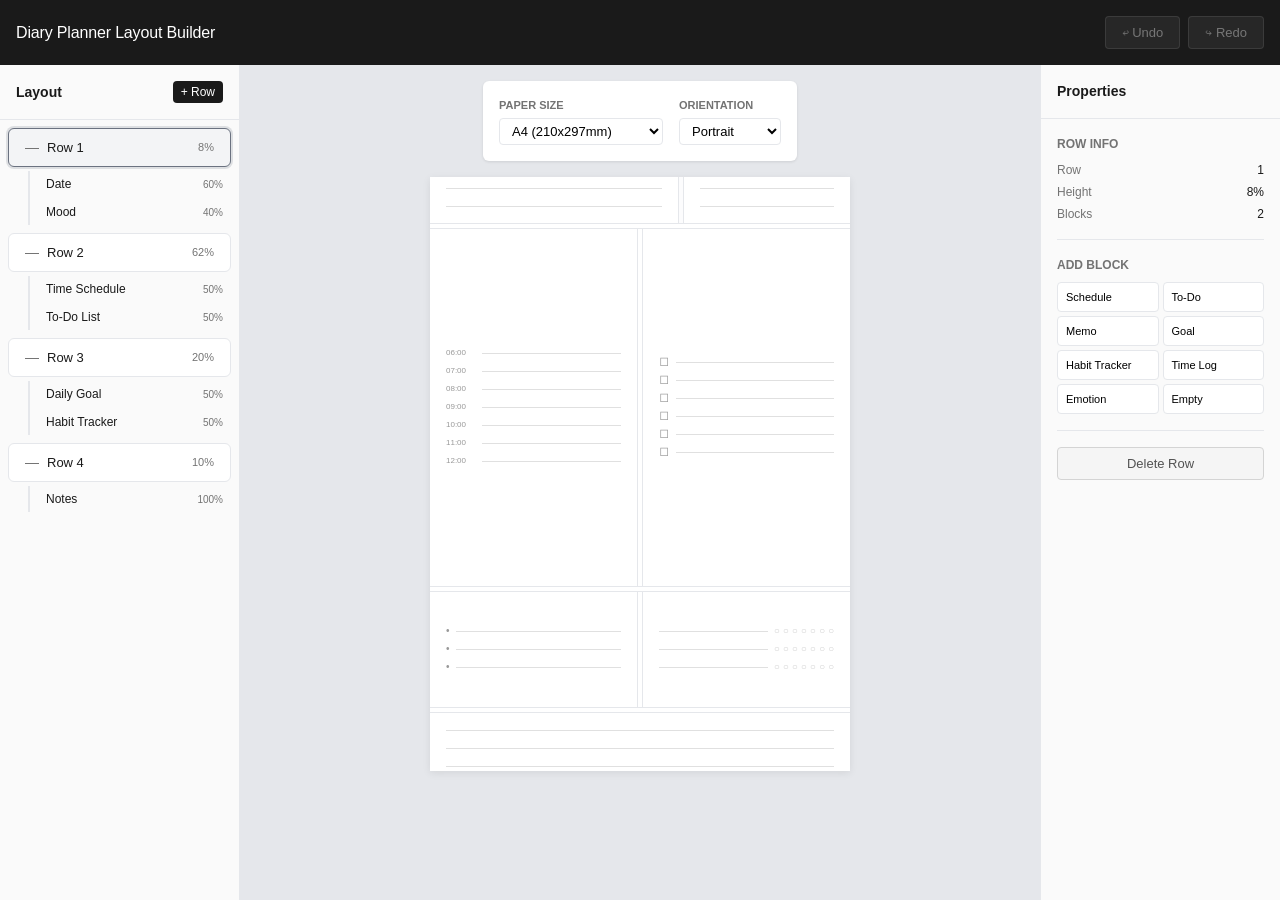
==== index.html @ 7c2fa4ed "first commit" ====
<!DOCTYPE html>
<html lang="ko">
<head>
  <meta charset="UTF-8">
  <meta name="viewport" content="width=device-width, initial-scale=1.0">
  <title>Diary Planner Layout Builder</title>
  <link rel="stylesheet" href="Style.css">
</head>
<body>
  <div class="app-container">
    <header class="header">
      <h1>Diary Planner Layout Builder</h1>
      <div class="header-actions">
        <button id="undoBtn" class="btn btn-secondary">↩ Undo</button>
        <button id="redoBtn" class="btn btn-secondary">↪ Redo</button>
      </div>
    </header>

    <div class="main-container">
      <aside class="sidebar sidebar-left">
        <div class="sidebar-header">
          <h2>Layout</h2>
          <button id="addRowBtn" class="btn btn-primary btn-sm">+ Row</button>
        </div>
        <div id="rowList" class="row-list"></div>
      </aside>

      <main class="canvas-area">
        <div class="canvas-controls">
          <div class="control-group">
            <label>Paper Size</label>
            <select id="paperSize">
              <option value="a4">A4 (210x297mm)</option>
              <option value="letter">Letter (8.5x11in)</option>
              <option value="tablet">Tablet (1024x1366px)</option>
            </select>
          </div>
          <div class="control-group">
            <label>Orientation</label>
            <select id="orientation">
              <option value="portrait">Portrait</option>
              <option value="landscape">Landscape</option>
            </select>
          </div>
        </div>
        <div id="canvasContainer" class="canvas-container"></div>
      </main>

      <aside class="sidebar sidebar-right">
        <h2>Properties</h2>
        <div id="propertyPanel" class="property-panel"></div>
      </aside>
    </div>
  </div>

  <script src="Script.js"></script>
</body>
</html>
---- Style.css ----
* {
  margin: 0;
  padding: 0;
  box-sizing: border-box;
}

:root {
  --color-primary: #6b7280;
  --color-primary-dark: #4b5563;
  --color-primary-light: #f3f4f6;
  --color-border: #e5e7eb;
  --color-border-dark: #d1d5db;
  --color-bg-light: #fafafa;
  --color-bg-dark: #f5f5f5;
  --color-text: #1a1a1a;
  --color-text-light: #737373;
  --color-danger: #525252;
  --color-danger-light: #f5f5f5;
  --spacing-xs: 4px;
  --spacing-sm: 8px;
  --spacing-md: 16px;
  --spacing-lg: 24px;
  --radius-sm: 4px;
  --radius-md: 6px;
  --radius-lg: 8px;
}

body {
  font-family: -apple-system, BlinkMacSystemFont, 'Segoe UI', Roboto, sans-serif;
  color: var(--color-text);
  background-color: #fff;
  line-height: 1.5;
}

/* Layout */
.app-container {
  display: flex;
  flex-direction: column;
  height: 100vh;
  width: 100%;
}

.header {
  display: flex;
  align-items: center;
  justify-content: space-between;
  padding: var(--spacing-md);
  background: #1a1a1a;
  color: white;
  flex-shrink: 0;
}

.header h1 {
  font-size: 16px;
  font-weight: 500;
  letter-spacing: -0.01em;
}

.header-actions {
  display: flex;
  gap: var(--spacing-sm);
}

.main-container {
  display: flex;
  flex: 1;
  overflow: hidden;
}

/* Sidebar */
.sidebar {
  width: 240px;
  border-right: 1px solid var(--color-border);
  overflow-y: auto;
  background-color: var(--color-bg-light);
  flex-shrink: 0;
  display: flex;
  flex-direction: column;
}

.sidebar h2 {
  font-size: 14px;
  font-weight: 600;
  padding: var(--spacing-md);
  border-bottom: 1px solid var(--color-border);
}

.sidebar-left {
  border-right: 1px solid var(--color-border);
}

.sidebar-right {
  border-left: 1px solid var(--color-border);
  border-right: none;
}

.sidebar-header {
  display: flex;
  align-items: center;
  justify-content: space-between;
  padding: var(--spacing-md);
  border-bottom: 1px solid var(--color-border);
}

.sidebar-header h2 {
  padding: 0;
  border: none;
}

/* Row List (Left Sidebar) */
.row-list {
  flex: 1;
  overflow-y: auto;
  padding: var(--spacing-sm);
}

.row-item {
  margin-bottom: var(--spacing-sm);
}

.row-header {
  display: flex;
  align-items: center;
  gap: var(--spacing-sm);
  padding: var(--spacing-sm) var(--spacing-md);
  background: white;
  border: 1px solid var(--color-border);
  border-radius: var(--radius-md);
  cursor: pointer;
  transition: all 0.15s;
}

.row-header:hover {
  border-color: var(--color-primary);
  background: var(--color-primary-light);
}

.row-header.selected {
  border-color: var(--color-primary);
  background: var(--color-primary-light);
  box-shadow: 0 0 0 2px rgba(107, 114, 128, 0.2);
}

.row-icon {
  font-size: 14px;
  color: var(--color-text-light);
}

.row-label {
  flex: 1;
  font-size: 13px;
  font-weight: 500;
}

.row-height {
  font-size: 11px;
  color: var(--color-text-light);
}

.block-list {
  margin-left: 20px;
  margin-top: var(--spacing-xs);
  padding-left: var(--spacing-sm);
  border-left: 2px solid var(--color-border);
}

.block-item {
  display: flex;
  align-items: center;
  gap: var(--spacing-xs);
  padding: var(--spacing-xs) var(--spacing-sm);
  margin-bottom: 2px;
  font-size: 12px;
  border-radius: var(--radius-sm);
  cursor: pointer;
  transition: all 0.15s;
}

.block-item:hover {
  background: var(--color-bg-dark);
}

.block-item.selected {
  background: var(--color-primary-light);
  color: var(--color-primary-dark);
}

.block-item .block-icon {
  font-size: 12px;
}

.block-item .block-label {
  flex: 1;
}

.block-item .block-width {
  font-size: 10px;
  color: var(--color-text-light);
}

/* Canvas Area */
.canvas-area {
  flex: 1;
  display: flex;
  flex-direction: column;
  padding: var(--spacing-md);
  overflow: auto;
  background-color: #e5e7eb;
  align-items: center;
}

.canvas-controls {
  display: flex;
  gap: var(--spacing-md);
  margin-bottom: var(--spacing-md);
  background: white;
  padding: var(--spacing-md);
  border-radius: var(--radius-md);
  box-shadow: 0 1px 3px rgba(0,0,0,0.1);
}

.control-group {
  display: flex;
  flex-direction: column;
  gap: var(--spacing-xs);
}

.control-group label {
  font-size: 11px;
  font-weight: 600;
  color: var(--color-text-light);
  text-transform: uppercase;
}

.control-group select {
  padding: var(--spacing-xs) var(--spacing-sm);
  border: 1px solid var(--color-border);
  border-radius: var(--radius-sm);
  font-size: 13px;
  background: white;
  cursor: pointer;
}

/* Canvas Container */
.canvas-container {
  background: white;
  border: none;
  border-radius: 0;
  box-shadow: 0 2px 8px rgba(0,0,0,0.08);
  display: flex;
  flex-direction: column;
  overflow: hidden;
}

/* Canvas Row */
.canvas-row {
  display: flex;
  flex-direction: row;
  min-height: 0;
  background: white;
  position: relative;
}

.canvas-row.selected {
  background: rgba(107, 114, 128, 0.02);
}

.empty-row {
  flex: 1;
  display: flex;
  flex-direction: column;
  align-items: center;
  justify-content: center;
  color: var(--color-text-light);
  font-size: 14px;
  gap: var(--spacing-xs);
  cursor: pointer;
}

.empty-row .empty-hint {
  font-size: 11px;
  opacity: 0.7;
}

/* Canvas Block */
.canvas-block {
  display: flex;
  flex-direction: column;
  min-height: 0;
  background: white;
  border: none;
  margin: 0;
  border-radius: 0;
  overflow: hidden;
  cursor: pointer;
  transition: all 0.15s;
}

.canvas-block:hover {
  outline: 1px solid var(--color-primary);
  outline-offset: -1px;
}

.canvas-block.selected {
  outline: 2px solid var(--color-primary);
  outline-offset: -2px;
}

.canvas-block .block-header {
  display: flex;
  align-items: center;
  gap: var(--spacing-sm);
  padding: var(--spacing-sm) var(--spacing-md);
  background: var(--color-bg-light);
  border-bottom: 1px solid var(--color-border);
  flex-shrink: 0;
}

.canvas-block .block-icon {
  font-size: 14px;
}

.canvas-block .block-title {
  font-size: 12px;
  font-weight: 600;
  color: var(--color-text);
}

.canvas-block .block-content {
  flex: 1;
  padding: var(--spacing-md);
  overflow: hidden;
  font-size: 11px;
  color: var(--color-text-light);
  display: flex;
  flex-direction: column;
  justify-content: center;
}

/* Block Type Colors - All grayscale */
.block-schedule,
.block-todo,
.block-memo,
.block-goal,
.block-habit,
.block-time-log,
.block-emotion,
.block-empty { 
  background: #fff; 
}

.block-schedule .block-header,
.block-todo .block-header,
.block-memo .block-header,
.block-goal .block-header,
.block-habit .block-header,
.block-time-log .block-header,
.block-emotion .block-header,
.block-empty .block-header { 
  background: #fafafa; 
}

/* Separators */
.row-separator {
  height: 6px;
  background: transparent;
  cursor: row-resize;
  flex-shrink: 0;
  transition: background 0.15s;
  border-top: 1px solid var(--color-border);
  border-bottom: 1px solid var(--color-border);
}

.row-separator:hover,
.row-separator.active {
  background: var(--color-primary);
  border-color: var(--color-primary);
}

.block-separator {
  width: 6px;
  background: transparent;
  cursor: col-resize;
  flex-shrink: 0;
  transition: background 0.15s;
  border-left: 1px solid var(--color-border);
  border-right: 1px solid var(--color-border);
}

.block-separator:hover,
.block-separator.active {
  background: var(--color-primary);
  border-color: var(--color-primary);
}

/* Property Panel */
.property-panel {
  flex: 1;
  overflow-y: auto;
  padding: var(--spacing-md);
}

.panel-empty {
  color: var(--color-text-light);
  font-size: 13px;
  text-align: center;
  padding: var(--spacing-lg);
}

.property-section {
  margin-bottom: var(--spacing-md);
}

.property-section h3 {
  font-size: 12px;
  font-weight: 600;
  color: var(--color-text-light);
  text-transform: uppercase;
  margin-bottom: var(--spacing-sm);
}

.property-divider {
  height: 1px;
  background: var(--color-border);
  margin: var(--spacing-md) 0;
}

.info-grid {
  display: flex;
  flex-direction: column;
  gap: var(--spacing-xs);
}

.info-row {
  display: flex;
  justify-content: space-between;
  font-size: 12px;
}

.info-label {
  color: var(--color-text-light);
}

.info-value {
  font-weight: 500;
}

.property-input,
.property-select {
  width: 100%;
  padding: var(--spacing-sm);
  border: 1px solid var(--color-border);
  border-radius: var(--radius-sm);
  font-size: 13px;
  font-family: inherit;
}

.property-input:focus,
.property-select:focus {
  outline: none;
  border-color: var(--color-primary);
  box-shadow: 0 0 0 2px rgba(59, 130, 246, 0.1);
}

.block-type-grid {
  display: grid;
  grid-template-columns: 1fr 1fr;
  gap: var(--spacing-xs);
}

.block-type-btn {
  padding: var(--spacing-sm);
  font-size: 11px;
  background: white;
  border: 1px solid var(--color-border);
  border-radius: var(--radius-sm);
  cursor: pointer;
  transition: all 0.15s;
  text-align: left;
}

.block-type-btn:hover {
  background: var(--color-primary-light);
  border-color: var(--color-primary);
}

/* Buttons */
.btn {
  padding: var(--spacing-sm) var(--spacing-md);
  border: none;
  border-radius: var(--radius-sm);
  font-size: 13px;
  font-weight: 500;
  cursor: pointer;
  transition: all 0.15s;
}

.btn:disabled {
  opacity: 0.4;
  cursor: not-allowed;
}

.btn-sm {
  padding: var(--spacing-xs) var(--spacing-sm);
  font-size: 12px;
}

.btn-primary {
  background: #1a1a1a;
  color: white;
}

.btn-primary:hover:not(:disabled) {
  background: #333;
}

.btn-secondary {
  background: rgba(255,255,255,0.15);
  color: white;
  border: 1px solid rgba(255,255,255,0.25);
}

.btn-secondary:hover:not(:disabled) {
  background: rgba(255,255,255,0.25);
}

.btn-danger {
  width: 100%;
  background: #f5f5f5;
  color: #525252;
  border: 1px solid #d4d4d4;
}

.btn-danger:hover:not(:disabled) {
  background: #e5e5e5;
}

/* Preview Content Styles */
.preview-lines {
  display: flex;
  flex-direction: column;
  gap: 4px;
}

.preview-lines.lined div {
  padding-bottom: 4px;
  border-bottom: 1px solid var(--color-border);
}

.preview-checks {
  display: flex;
  flex-direction: column;
  gap: 4px;
}

.preview-checks input {
  margin-right: 6px;
  pointer-events: none;
}

.preview-habit {
  display: flex;
  flex-direction: column;
  gap: 4px;
}

.preview-habit > div {
  display: flex;
  justify-content: space-between;
}

.preview-habit .dots {
  letter-spacing: 2px;
  color: #737373;
}

.preview-empty {
  color: #ccc;
  text-align: center;
  padding: var(--spacing-md);
}

/* Blank Template Styles */

/* 통일된 행간 */
:root {
  --line-spacing: 14px;
}

/* Schedule - 시간 가이드 + 빈 줄 */
.blank-schedule {
  display: flex;
  flex-direction: column;
  font-size: 10px;
}

.blank-schedule .time-slot {
  display: flex;
  align-items: center;
  gap: 6px;
  height: var(--line-spacing);
}

.blank-schedule .time-guide {
  color: #999;
  font-size: 8px;
  min-width: 30px;
  flex-shrink: 0;
  line-height: 1;
}

.blank-schedule .line {
  flex: 1;
  height: 1px;
  border-bottom: 1px solid #e0e0e0;
  align-self: center;
}

/* To-Do - 체크박스 + 빈 줄 */
.blank-todo {
  display: flex;
  flex-direction: column;
  font-size: 11px;
}

.blank-todo .checkbox-line {
  display: flex;
  align-items: center;
  gap: 6px;
  height: var(--line-spacing);
}

.blank-todo .checkbox {
  color: #999;
  font-size: 11px;
  flex-shrink: 0;
  line-height: 1;
}

.blank-todo .line {
  flex: 1;
  height: 1px;
  border-bottom: 1px solid #e0e0e0;
  align-self: center;
}

/* Memo - 단순 선들 */
.blank-memo {
  display: flex;
  flex-direction: column;
}

.blank-memo .memo-line {
  height: var(--line-spacing);
  border-bottom: 1px solid #e0e0e0;
  position: relative;
}

.blank-memo .memo-line:after {
  content: '';
  position: absolute;
  bottom: 0;
  left: 0;
  right: 0;
}

/* Goal - 불릿 + 빈 줄 */
.blank-goal {
  display: flex;
  flex-direction: column;
}

.blank-goal .goal-line {
  display: flex;
  align-items: center;
  gap: 6px;
  height: var(--line-spacing);
}

.blank-goal .bullet {
  color: #999;
  font-size: 10px;
  flex-shrink: 0;
  line-height: 1;
}

.blank-goal .line {
  flex: 1;
  height: 1px;
  border-bottom: 1px solid #e0e0e0;
  align-self: center;
}

/* Habit Tracker - 빈 라벨 공간 + 동그라미들 */
.blank-habit {
  display: flex;
  flex-direction: column;
  font-size: 10px;
}

.blank-habit .habit-row {
  display: flex;
  align-items: center;
  gap: 6px;
  height: var(--line-spacing);
}

.blank-habit .habit-label-space {
  flex: 1;
  height: 1px;
  border-bottom: 1px solid #e0e0e0;
  min-width: 60px;
  align-self: center;
}

.blank-habit .habit-checks {
  display: flex;
  gap: 3px;
  flex-shrink: 0;
  align-items: center;
}

.blank-habit .habit-box {
  color: #ccc;
  font-size: 10px;
  line-height: 1;
}

/* Time Log - 빈 시간 가이드 + 빈 줄 */
.blank-timelog {
  display: flex;
  flex-direction: column;
  font-size: 10px;
}

.blank-timelog .time-slot {
  display: flex;
  align-items: center;
  gap: 6px;
  height: var(--line-spacing);
}

.blank-timelog .time-guide {
  color: #ccc;
  font-size: 8px;
  min-width: 30px;
  flex-shrink: 0;
  line-height: 1;
}

.blank-timelog .line {
  flex: 1;
  height: 1px;
  border-bottom: 1px solid #e0e0e0;
  align-self: center;
}

/* Emotion - 단순 선들 */
.blank-emotion {
  display: flex;
  flex-direction: column;
}

.blank-emotion .emotion-line {
  height: var(--line-spacing);
  border-bottom: 1px solid #e0e0e0;
}

/* Scrollbar */
::-webkit-scrollbar {
  width: 8px;
  height: 8px;
}

::-webkit-scrollbar-track {
  background: transparent;
}

::-webkit-scrollbar-thumb {
  background: #cbd5e1;
  border-radius: 4px;
}

::-webkit-scrollbar-thumb:hover {
  background: #94a3b8;
}
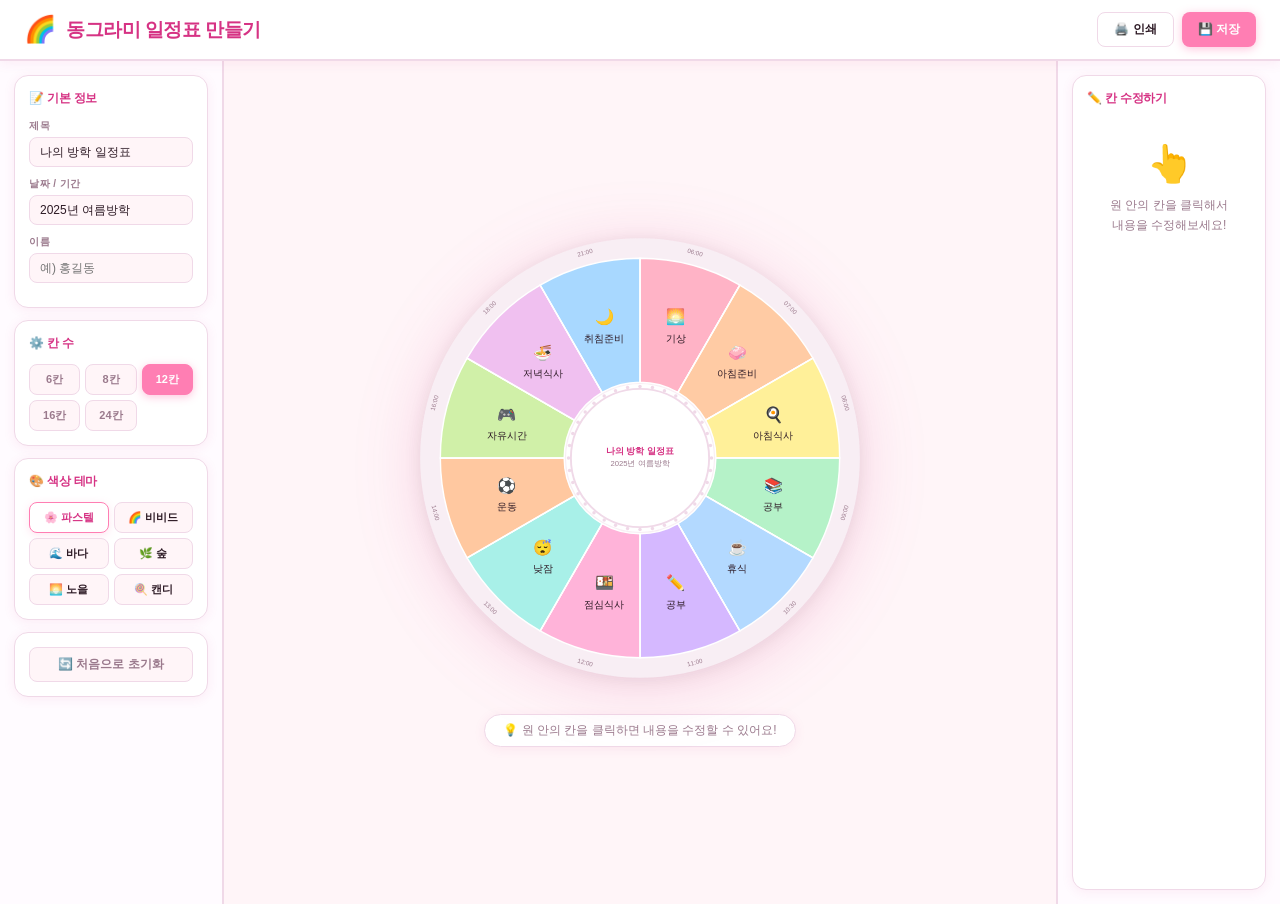
==== commit 292f192c: "동그라미 방학 일정표 만들기로 서비스 전면 재설계 - SVG 기반 원형(도넛) 일정표 렌더링 구현 - 칸 수 선택: 6/8/12/16/24칸 - 색상 테마 6종: 파스텔·비비드·바" ====
--- a/index.html
+++ b/index.html
@@ -3,56 +3,92 @@
 <head>
   <meta charset="UTF-8">
   <meta name="viewport" content="width=device-width, initial-scale=1.0">
-  <title>Diary Planner Layout Builder</title>
+  <title>동그라미 일정표 만들기</title>
   <link rel="stylesheet" href="Style.css">
 </head>
 <body>
-  <div class="app-container">
+  <div class="app">
     <header class="header">
-      <h1>Diary Planner Layout Builder</h1>
+      <div class="header-brand">
+        <span class="logo">🌈</span>
+        <h1>동그라미 일정표 만들기</h1>
+      </div>
       <div class="header-actions">
-        <button id="undoBtn" class="btn btn-secondary">↩ Undo</button>
-        <button id="redoBtn" class="btn btn-secondary">↪ Redo</button>
+        <button id="printBtn" class="btn btn-outline">🖨️ 인쇄</button>
+        <button id="downloadBtn" class="btn btn-primary">💾 저장</button>
       </div>
     </header>
 
-    <div class="main-container">
-      <aside class="sidebar sidebar-left">
-        <div class="sidebar-header">
-          <h2>Layout</h2>
-          <button id="addRowBtn" class="btn btn-primary btn-sm">+ Row</button>
+    <div class="workspace">
+      <!-- Left Sidebar -->
+      <aside class="sidebar left-sidebar">
+
+        <div class="panel">
+          <div class="panel-title">📝 기본 정보</div>
+          <div class="field-group">
+            <label class="field-label">제목</label>
+            <input class="field-input" id="inputTitle" type="text" placeholder="예) 여름방학 일과표" value="나의 방학 일정표">
+          </div>
+          <div class="field-group">
+            <label class="field-label">날짜 / 기간</label>
+            <input class="field-input" id="inputDate" type="text" placeholder="예) 2025년 여름방학" value="2025년 여름방학">
+          </div>
+          <div class="field-group">
+            <label class="field-label">이름</label>
+            <input class="field-input" id="inputName" type="text" placeholder="예) 홍길동">
+          </div>
         </div>
-        <div id="rowList" class="row-list"></div>
+
+        <div class="panel">
+          <div class="panel-title">⚙️ 칸 수</div>
+          <div class="seg-count-group">
+            <button class="seg-btn" data-count="6">6칸</button>
+            <button class="seg-btn" data-count="8">8칸</button>
+            <button class="seg-btn active" data-count="12">12칸</button>
+            <button class="seg-btn" data-count="16">16칸</button>
+            <button class="seg-btn" data-count="24">24칸</button>
+          </div>
+        </div>
+
+        <div class="panel">
+          <div class="panel-title">🎨 색상 테마</div>
+          <div class="theme-group">
+            <button class="theme-btn active" data-theme="pastel">🌸 파스텔</button>
+            <button class="theme-btn" data-theme="vivid">🌈 비비드</button>
+            <button class="theme-btn" data-theme="ocean">🌊 바다</button>
+            <button class="theme-btn" data-theme="forest">🌿 숲</button>
+            <button class="theme-btn" data-theme="sunset">🌅 노을</button>
+            <button class="theme-btn" data-theme="candy">🍭 캔디</button>
+          </div>
+        </div>
+
+        <div class="panel">
+          <button class="btn btn-reset" id="resetBtn">🔄 처음으로 초기화</button>
+        </div>
+
       </aside>
 
+      <!-- Center Canvas -->
       <main class="canvas-area">
-        <div class="canvas-controls">
-          <div class="control-group">
-            <label>Paper Size</label>
-            <select id="paperSize">
-              <option value="a4">A4 (210x297mm)</option>
-              <option value="letter">Letter (8.5x11in)</option>
-              <option value="tablet">Tablet (1024x1366px)</option>
-            </select>
-          </div>
-          <div class="control-group">
-            <label>Orientation</label>
-            <select id="orientation">
-              <option value="portrait">Portrait</option>
-              <option value="landscape">Landscape</option>
-            </select>
+        <div class="planner-wrapper">
+          <svg id="planner" viewBox="0 0 500 500" xmlns="http://www.w3.org/2000/svg"></svg>
+        </div>
+        <div class="canvas-hint">💡 원 안의 칸을 클릭하면 내용을 수정할 수 있어요!</div>
+      </main>
+
+      <!-- Right Sidebar -->
+      <aside class="sidebar right-sidebar">
+        <div id="editorPanel" class="panel editor-panel">
+          <div class="panel-title">✏️ 칸 수정하기</div>
+          <div class="editor-empty">
+            <div class="editor-empty-icon">👆</div>
+            <p>원 안의 칸을 클릭해서<br>내용을 수정해보세요!</p>
           </div>
         </div>
-        <div id="canvasContainer" class="canvas-container"></div>
-      </main>
-
-      <aside class="sidebar sidebar-right">
-        <h2>Properties</h2>
-        <div id="propertyPanel" class="property-panel"></div>
       </aside>
     </div>
   </div>
 
   <script src="Script.js"></script>
 </body>
-</html>+</html>
--- a/Style.css
+++ b/Style.css
@@ -1,786 +1,392 @@
-* {
+*, *::before, *::after {
+  box-sizing: border-box;
   margin: 0;
   padding: 0;
-  box-sizing: border-box;
 }
 
 :root {
-  --color-primary: #6b7280;
-  --color-primary-dark: #4b5563;
-  --color-primary-light: #f3f4f6;
-  --color-border: #e5e7eb;
-  --color-border-dark: #d1d5db;
-  --color-bg-light: #fafafa;
-  --color-bg-dark: #f5f5f5;
-  --color-text: #1a1a1a;
-  --color-text-light: #737373;
-  --color-danger: #525252;
-  --color-danger-light: #f5f5f5;
-  --spacing-xs: 4px;
-  --spacing-sm: 8px;
-  --spacing-md: 16px;
-  --spacing-lg: 24px;
-  --radius-sm: 4px;
-  --radius-md: 6px;
-  --radius-lg: 8px;
+  --accent: #FF7EB3;
+  --accent-dark: #D63384;
+  --bg: #FFF5F8;
+  --sidebar-bg: #FFFBFF;
+  --panel-bg: #FFFFFF;
+  --border: #F0D9E8;
+  --text: #2D1A25;
+  --text-light: #9B7A8D;
+  --radius-sm: 8px;
+  --radius-md: 14px;
+  --shadow: 0 2px 12px rgba(214, 51, 132, 0.08);
+  --shadow-md: 0 4px 24px rgba(214, 51, 132, 0.13);
 }
 
 body {
-  font-family: -apple-system, BlinkMacSystemFont, 'Segoe UI', Roboto, sans-serif;
-  color: var(--color-text);
-  background-color: #fff;
-  line-height: 1.5;
-}
-
-/* Layout */
-.app-container {
+  font-family: 'Apple SD Gothic Neo', 'Noto Sans KR', 'Malgun Gothic', -apple-system, sans-serif;
+  background: var(--bg);
+  color: var(--text);
+  min-height: 100vh;
+}
+
+/* ── Header ── */
+.header {
+  display: flex;
+  align-items: center;
+  justify-content: space-between;
+  padding: 12px 24px;
+  background: white;
+  border-bottom: 2px solid var(--border);
+  box-shadow: var(--shadow);
+  position: sticky;
+  top: 0;
+  z-index: 100;
+}
+
+.header-brand {
+  display: flex;
+  align-items: center;
+  gap: 10px;
+}
+
+.logo {
+  font-size: 26px;
+  display: inline-block;
+  animation: spin 12s linear infinite;
+}
+
+@keyframes spin {
+  to { transform: rotate(360deg); }
+}
+
+.header h1 {
+  font-size: 19px;
+  font-weight: 800;
+  color: var(--accent-dark);
+  letter-spacing: -0.5px;
+}
+
+.header-actions {
+  display: flex;
+  gap: 8px;
+}
+
+/* ── Workspace ── */
+.workspace {
+  display: flex;
+  height: calc(100vh - 57px);
+  overflow: hidden;
+}
+
+/* ── Sidebar ── */
+.sidebar {
+  width: 224px;
+  min-width: 224px;
+  overflow-y: auto;
+  background: var(--sidebar-bg);
   display: flex;
   flex-direction: column;
-  height: 100vh;
+  gap: 12px;
+  padding: 14px;
+}
+
+.left-sidebar  { border-right: 2px solid var(--border); }
+.right-sidebar { border-left:  2px solid var(--border); }
+
+/* ── Panel ── */
+.panel {
+  background: var(--panel-bg);
+  border-radius: var(--radius-md);
+  padding: 14px;
+  box-shadow: var(--shadow);
+  border: 1.5px solid var(--border);
+}
+
+.panel-title {
+  font-size: 12px;
+  font-weight: 800;
+  color: var(--accent-dark);
+  margin-bottom: 12px;
+  letter-spacing: -0.2px;
+}
+
+/* ── Fields ── */
+.field-group {
+  margin-bottom: 10px;
+}
+
+.field-label {
+  display: block;
+  font-size: 10px;
+  font-weight: 700;
+  color: var(--text-light);
+  text-transform: uppercase;
+  letter-spacing: 0.5px;
+  margin-bottom: 4px;
+}
+
+.field-input {
   width: 100%;
-}
-
-.header {
-  display: flex;
-  align-items: center;
-  justify-content: space-between;
-  padding: var(--spacing-md);
-  background: #1a1a1a;
+  padding: 7px 10px;
+  border: 1.5px solid var(--border);
+  border-radius: var(--radius-sm);
+  font-size: 12px;
+  font-family: inherit;
+  background: var(--bg);
+  color: var(--text);
+  transition: border-color 0.2s, background 0.2s;
+}
+
+.field-input:focus {
+  outline: none;
+  border-color: var(--accent);
+  background: white;
+}
+
+/* ── Segment count ── */
+.seg-count-group {
+  display: grid;
+  grid-template-columns: repeat(3, 1fr);
+  gap: 5px;
+}
+
+.seg-btn {
+  padding: 7px 4px;
+  font-size: 11px;
+  font-weight: 700;
+  font-family: inherit;
+  border: 1.5px solid var(--border);
+  border-radius: var(--radius-sm);
+  background: var(--bg);
+  color: var(--text-light);
+  cursor: pointer;
+  transition: all 0.2s;
+  text-align: center;
+}
+
+.seg-btn:hover { border-color: var(--accent); color: var(--accent); }
+
+.seg-btn.active {
+  background: var(--accent);
+  border-color: var(--accent);
   color: white;
-  flex-shrink: 0;
-}
-
-.header h1 {
-  font-size: 16px;
-  font-weight: 500;
-  letter-spacing: -0.01em;
-}
-
-.header-actions {
-  display: flex;
-  gap: var(--spacing-sm);
-}
-
-.main-container {
-  display: flex;
-  flex: 1;
-  overflow: hidden;
-}
-
-/* Sidebar */
-.sidebar {
-  width: 240px;
-  border-right: 1px solid var(--color-border);
-  overflow-y: auto;
-  background-color: var(--color-bg-light);
-  flex-shrink: 0;
-  display: flex;
-  flex-direction: column;
-}
-
-.sidebar h2 {
-  font-size: 14px;
-  font-weight: 600;
-  padding: var(--spacing-md);
-  border-bottom: 1px solid var(--color-border);
-}
-
-.sidebar-left {
-  border-right: 1px solid var(--color-border);
-}
-
-.sidebar-right {
-  border-left: 1px solid var(--color-border);
-  border-right: none;
-}
-
-.sidebar-header {
-  display: flex;
-  align-items: center;
-  justify-content: space-between;
-  padding: var(--spacing-md);
-  border-bottom: 1px solid var(--color-border);
-}
-
-.sidebar-header h2 {
-  padding: 0;
-  border: none;
-}
-
-/* Row List (Left Sidebar) */
-.row-list {
-  flex: 1;
-  overflow-y: auto;
-  padding: var(--spacing-sm);
-}
-
-.row-item {
-  margin-bottom: var(--spacing-sm);
-}
-
-.row-header {
-  display: flex;
-  align-items: center;
-  gap: var(--spacing-sm);
-  padding: var(--spacing-sm) var(--spacing-md);
-  background: white;
-  border: 1px solid var(--color-border);
-  border-radius: var(--radius-md);
-  cursor: pointer;
-  transition: all 0.15s;
-}
-
-.row-header:hover {
-  border-color: var(--color-primary);
-  background: var(--color-primary-light);
-}
-
-.row-header.selected {
-  border-color: var(--color-primary);
-  background: var(--color-primary-light);
-  box-shadow: 0 0 0 2px rgba(107, 114, 128, 0.2);
-}
-
-.row-icon {
-  font-size: 14px;
-  color: var(--color-text-light);
-}
-
-.row-label {
-  flex: 1;
-  font-size: 13px;
-  font-weight: 500;
-}
-
-.row-height {
+  box-shadow: 0 2px 8px rgba(255, 126, 179, 0.45);
+}
+
+/* ── Theme buttons ── */
+.theme-group {
+  display: grid;
+  grid-template-columns: 1fr 1fr;
+  gap: 5px;
+}
+
+.theme-btn {
+  padding: 7px 8px;
   font-size: 11px;
-  color: var(--color-text-light);
-}
-
-.block-list {
-  margin-left: 20px;
-  margin-top: var(--spacing-xs);
-  padding-left: var(--spacing-sm);
-  border-left: 2px solid var(--color-border);
-}
-
-.block-item {
-  display: flex;
-  align-items: center;
-  gap: var(--spacing-xs);
-  padding: var(--spacing-xs) var(--spacing-sm);
-  margin-bottom: 2px;
-  font-size: 12px;
-  border-radius: var(--radius-sm);
-  cursor: pointer;
-  transition: all 0.15s;
-}
-
-.block-item:hover {
-  background: var(--color-bg-dark);
-}
-
-.block-item.selected {
-  background: var(--color-primary-light);
-  color: var(--color-primary-dark);
-}
-
-.block-item .block-icon {
-  font-size: 12px;
-}
-
-.block-item .block-label {
-  flex: 1;
-}
-
-.block-item .block-width {
-  font-size: 10px;
-  color: var(--color-text-light);
-}
-
-/* Canvas Area */
+  font-weight: 700;
+  font-family: inherit;
+  border: 1.5px solid var(--border);
+  border-radius: var(--radius-sm);
+  background: var(--bg);
+  color: var(--text);
+  cursor: pointer;
+  transition: all 0.2s;
+  text-align: center;
+}
+
+.theme-btn:hover { border-color: var(--accent); background: white; }
+
+.theme-btn.active {
+  border-color: var(--accent);
+  background: white;
+  color: var(--accent-dark);
+  box-shadow: 0 2px 8px rgba(255, 126, 179, 0.2);
+}
+
+/* ── Canvas ── */
 .canvas-area {
   flex: 1;
   display: flex;
   flex-direction: column;
-  padding: var(--spacing-md);
+  align-items: center;
+  justify-content: center;
+  padding: 20px;
+  background: var(--bg);
   overflow: auto;
-  background-color: #e5e7eb;
-  align-items: center;
-}
-
-.canvas-controls {
-  display: flex;
-  gap: var(--spacing-md);
-  margin-bottom: var(--spacing-md);
-  background: white;
-  padding: var(--spacing-md);
-  border-radius: var(--radius-md);
-  box-shadow: 0 1px 3px rgba(0,0,0,0.1);
-}
-
-.control-group {
+  gap: 16px;
+}
+
+.planner-wrapper {
+  width: min(480px, 80vw, calc(100vh - 130px));
+  height: min(480px, 80vw, calc(100vh - 130px));
+  filter: drop-shadow(0 8px 32px rgba(214, 51, 132, 0.18)) drop-shadow(0 2px 8px rgba(0,0,0,0.08));
+}
+
+.planner-wrapper svg {
+  width: 100%;
+  height: 100%;
+  display: block;
+}
+
+.canvas-hint {
+  font-size: 12px;
+  color: var(--text-light);
+  background: white;
+  padding: 7px 18px;
+  border-radius: 20px;
+  box-shadow: var(--shadow);
+  border: 1px solid var(--border);
+}
+
+/* ── Segment path (SVG click targets) ── */
+.seg-path {
+  cursor: pointer;
+  transition: opacity 0.15s, filter 0.15s;
+}
+
+.seg-path:hover { opacity: 0.82; }
+
+/* ── Editor Panel ── */
+.editor-panel { flex: 1; }
+
+.editor-empty {
   display: flex;
   flex-direction: column;
-  gap: var(--spacing-xs);
-}
-
-.control-group label {
-  font-size: 11px;
-  font-weight: 600;
-  color: var(--color-text-light);
+  align-items: center;
+  gap: 10px;
+  padding: 24px 12px;
+  text-align: center;
+}
+
+.editor-empty-icon { font-size: 36px; }
+
+.editor-empty p {
+  font-size: 12px;
+  color: var(--text-light);
+  line-height: 1.7;
+}
+
+/* ── Segment editor fields ── */
+.seg-editor { display: flex; flex-direction: column; gap: 13px; }
+
+.seg-color-preview {
+  width: 54px;
+  height: 54px;
+  border-radius: 50%;
+  margin: 0 auto 4px;
+  display: flex;
+  align-items: center;
+  justify-content: center;
+  font-size: 26px;
+  border: 3px solid rgba(0,0,0,0.08);
+  transition: background 0.3s;
+}
+
+.editor-section-label {
+  font-size: 10px;
+  font-weight: 700;
+  color: var(--text-light);
   text-transform: uppercase;
-}
-
-.control-group select {
-  padding: var(--spacing-xs) var(--spacing-sm);
-  border: 1px solid var(--color-border);
-  border-radius: var(--radius-sm);
-  font-size: 13px;
-  background: white;
-  cursor: pointer;
-}
-
-/* Canvas Container */
-.canvas-container {
-  background: white;
+  letter-spacing: 0.5px;
+  margin-bottom: 6px;
+}
+
+/* Emoji grid */
+.emoji-grid {
+  display: grid;
+  grid-template-columns: repeat(6, 1fr);
+  gap: 3px;
+  max-height: 108px;
+  overflow-y: auto;
+}
+
+.emoji-btn {
+  padding: 3px;
+  font-size: 17px;
+  background: none;
+  border: 1.5px solid transparent;
+  border-radius: 6px;
+  cursor: pointer;
+  text-align: center;
+  line-height: 1.4;
+  transition: all 0.12s;
+}
+
+.emoji-btn:hover { border-color: var(--accent); background: var(--bg); }
+.emoji-btn.active { border-color: var(--accent-dark); background: var(--bg); }
+
+/* Color swatches */
+.color-grid {
+  display: grid;
+  grid-template-columns: repeat(6, 1fr);
+  gap: 4px;
+}
+
+.color-swatch {
+  width: 26px;
+  height: 26px;
+  border-radius: 50%;
+  border: 2.5px solid white;
+  cursor: pointer;
+  box-shadow: 0 1px 4px rgba(0,0,0,0.15);
+  transition: transform 0.15s, box-shadow 0.15s;
+}
+
+.color-swatch:hover { transform: scale(1.18); box-shadow: 0 2px 8px rgba(0,0,0,0.22); }
+.color-swatch.active { border-color: #333; transform: scale(1.18); }
+
+/* ── Buttons ── */
+.btn {
+  padding: 8px 16px;
+  font-size: 12px;
+  font-weight: 700;
+  font-family: inherit;
   border: none;
-  border-radius: 0;
-  box-shadow: 0 2px 8px rgba(0,0,0,0.08);
-  display: flex;
-  flex-direction: column;
-  overflow: hidden;
-}
-
-/* Canvas Row */
-.canvas-row {
-  display: flex;
-  flex-direction: row;
-  min-height: 0;
-  background: white;
-  position: relative;
-}
-
-.canvas-row.selected {
-  background: rgba(107, 114, 128, 0.02);
-}
-
-.empty-row {
-  flex: 1;
-  display: flex;
-  flex-direction: column;
-  align-items: center;
-  justify-content: center;
-  color: var(--color-text-light);
-  font-size: 14px;
-  gap: var(--spacing-xs);
-  cursor: pointer;
-}
-
-.empty-row .empty-hint {
-  font-size: 11px;
-  opacity: 0.7;
-}
-
-/* Canvas Block */
-.canvas-block {
-  display: flex;
-  flex-direction: column;
-  min-height: 0;
-  background: white;
-  border: none;
-  margin: 0;
-  border-radius: 0;
-  overflow: hidden;
-  cursor: pointer;
-  transition: all 0.15s;
-}
-
-.canvas-block:hover {
-  outline: 1px solid var(--color-primary);
-  outline-offset: -1px;
-}
-
-.canvas-block.selected {
-  outline: 2px solid var(--color-primary);
-  outline-offset: -2px;
-}
-
-.canvas-block .block-header {
-  display: flex;
-  align-items: center;
-  gap: var(--spacing-sm);
-  padding: var(--spacing-sm) var(--spacing-md);
-  background: var(--color-bg-light);
-  border-bottom: 1px solid var(--color-border);
-  flex-shrink: 0;
-}
-
-.canvas-block .block-icon {
-  font-size: 14px;
-}
-
-.canvas-block .block-title {
-  font-size: 12px;
-  font-weight: 600;
-  color: var(--color-text);
-}
-
-.canvas-block .block-content {
-  flex: 1;
-  padding: var(--spacing-md);
-  overflow: hidden;
-  font-size: 11px;
-  color: var(--color-text-light);
-  display: flex;
-  flex-direction: column;
-  justify-content: center;
-}
-
-/* Block Type Colors - All grayscale */
-.block-schedule,
-.block-todo,
-.block-memo,
-.block-goal,
-.block-habit,
-.block-time-log,
-.block-emotion,
-.block-empty { 
-  background: #fff; 
-}
-
-.block-schedule .block-header,
-.block-todo .block-header,
-.block-memo .block-header,
-.block-goal .block-header,
-.block-habit .block-header,
-.block-time-log .block-header,
-.block-emotion .block-header,
-.block-empty .block-header { 
-  background: #fafafa; 
-}
-
-/* Separators */
-.row-separator {
-  height: 6px;
-  background: transparent;
-  cursor: row-resize;
-  flex-shrink: 0;
-  transition: background 0.15s;
-  border-top: 1px solid var(--color-border);
-  border-bottom: 1px solid var(--color-border);
-}
-
-.row-separator:hover,
-.row-separator.active {
-  background: var(--color-primary);
-  border-color: var(--color-primary);
-}
-
-.block-separator {
-  width: 6px;
-  background: transparent;
-  cursor: col-resize;
-  flex-shrink: 0;
-  transition: background 0.15s;
-  border-left: 1px solid var(--color-border);
-  border-right: 1px solid var(--color-border);
-}
-
-.block-separator:hover,
-.block-separator.active {
-  background: var(--color-primary);
-  border-color: var(--color-primary);
-}
-
-/* Property Panel */
-.property-panel {
-  flex: 1;
-  overflow-y: auto;
-  padding: var(--spacing-md);
-}
-
-.panel-empty {
-  color: var(--color-text-light);
-  font-size: 13px;
-  text-align: center;
-  padding: var(--spacing-lg);
-}
-
-.property-section {
-  margin-bottom: var(--spacing-md);
-}
-
-.property-section h3 {
-  font-size: 12px;
-  font-weight: 600;
-  color: var(--color-text-light);
-  text-transform: uppercase;
-  margin-bottom: var(--spacing-sm);
-}
-
-.property-divider {
-  height: 1px;
-  background: var(--color-border);
-  margin: var(--spacing-md) 0;
-}
-
-.info-grid {
-  display: flex;
-  flex-direction: column;
-  gap: var(--spacing-xs);
-}
-
-.info-row {
-  display: flex;
-  justify-content: space-between;
-  font-size: 12px;
-}
-
-.info-label {
-  color: var(--color-text-light);
-}
-
-.info-value {
-  font-weight: 500;
-}
-
-.property-input,
-.property-select {
+  border-radius: var(--radius-sm);
+  cursor: pointer;
+  transition: all 0.2s;
+}
+
+.btn-outline {
+  background: white;
+  color: var(--text);
+  border: 1.5px solid var(--border);
+}
+
+.btn-outline:hover { border-color: var(--accent); color: var(--accent); }
+
+.btn-primary {
+  background: var(--accent);
+  color: white;
+  box-shadow: 0 2px 10px rgba(255, 126, 179, 0.45);
+}
+
+.btn-primary:hover { background: var(--accent-dark); }
+
+.btn-reset {
   width: 100%;
-  padding: var(--spacing-sm);
-  border: 1px solid var(--color-border);
-  border-radius: var(--radius-sm);
-  font-size: 13px;
-  font-family: inherit;
-}
-
-.property-input:focus,
-.property-select:focus {
-  outline: none;
-  border-color: var(--color-primary);
-  box-shadow: 0 0 0 2px rgba(59, 130, 246, 0.1);
-}
-
-.block-type-grid {
-  display: grid;
-  grid-template-columns: 1fr 1fr;
-  gap: var(--spacing-xs);
-}
-
-.block-type-btn {
-  padding: var(--spacing-sm);
-  font-size: 11px;
-  background: white;
-  border: 1px solid var(--color-border);
-  border-radius: var(--radius-sm);
-  cursor: pointer;
-  transition: all 0.15s;
-  text-align: left;
-}
-
-.block-type-btn:hover {
-  background: var(--color-primary-light);
-  border-color: var(--color-primary);
-}
-
-/* Buttons */
-.btn {
-  padding: var(--spacing-sm) var(--spacing-md);
-  border: none;
-  border-radius: var(--radius-sm);
-  font-size: 13px;
-  font-weight: 500;
-  cursor: pointer;
-  transition: all 0.15s;
-}
-
-.btn:disabled {
-  opacity: 0.4;
-  cursor: not-allowed;
-}
-
-.btn-sm {
-  padding: var(--spacing-xs) var(--spacing-sm);
-  font-size: 12px;
-}
-
-.btn-primary {
-  background: #1a1a1a;
-  color: white;
-}
-
-.btn-primary:hover:not(:disabled) {
-  background: #333;
-}
-
-.btn-secondary {
-  background: rgba(255,255,255,0.15);
-  color: white;
-  border: 1px solid rgba(255,255,255,0.25);
-}
-
-.btn-secondary:hover:not(:disabled) {
-  background: rgba(255,255,255,0.25);
-}
-
-.btn-danger {
-  width: 100%;
-  background: #f5f5f5;
-  color: #525252;
-  border: 1px solid #d4d4d4;
-}
-
-.btn-danger:hover:not(:disabled) {
-  background: #e5e5e5;
-}
-
-/* Preview Content Styles */
-.preview-lines {
-  display: flex;
-  flex-direction: column;
-  gap: 4px;
-}
-
-.preview-lines.lined div {
-  padding-bottom: 4px;
-  border-bottom: 1px solid var(--color-border);
-}
-
-.preview-checks {
-  display: flex;
-  flex-direction: column;
-  gap: 4px;
-}
-
-.preview-checks input {
-  margin-right: 6px;
-  pointer-events: none;
-}
-
-.preview-habit {
-  display: flex;
-  flex-direction: column;
-  gap: 4px;
-}
-
-.preview-habit > div {
-  display: flex;
-  justify-content: space-between;
-}
-
-.preview-habit .dots {
-  letter-spacing: 2px;
-  color: #737373;
-}
-
-.preview-empty {
-  color: #ccc;
-  text-align: center;
-  padding: var(--spacing-md);
-}
-
-/* Blank Template Styles */
-
-/* 통일된 행간 */
-:root {
-  --line-spacing: 14px;
-}
-
-/* Schedule - 시간 가이드 + 빈 줄 */
-.blank-schedule {
-  display: flex;
-  flex-direction: column;
-  font-size: 10px;
-}
-
-.blank-schedule .time-slot {
-  display: flex;
-  align-items: center;
-  gap: 6px;
-  height: var(--line-spacing);
-}
-
-.blank-schedule .time-guide {
-  color: #999;
-  font-size: 8px;
-  min-width: 30px;
-  flex-shrink: 0;
-  line-height: 1;
-}
-
-.blank-schedule .line {
-  flex: 1;
-  height: 1px;
-  border-bottom: 1px solid #e0e0e0;
-  align-self: center;
-}
-
-/* To-Do - 체크박스 + 빈 줄 */
-.blank-todo {
-  display: flex;
-  flex-direction: column;
-  font-size: 11px;
-}
-
-.blank-todo .checkbox-line {
-  display: flex;
-  align-items: center;
-  gap: 6px;
-  height: var(--line-spacing);
-}
-
-.blank-todo .checkbox {
-  color: #999;
-  font-size: 11px;
-  flex-shrink: 0;
-  line-height: 1;
-}
-
-.blank-todo .line {
-  flex: 1;
-  height: 1px;
-  border-bottom: 1px solid #e0e0e0;
-  align-self: center;
-}
-
-/* Memo - 단순 선들 */
-.blank-memo {
-  display: flex;
-  flex-direction: column;
-}
-
-.blank-memo .memo-line {
-  height: var(--line-spacing);
-  border-bottom: 1px solid #e0e0e0;
-  position: relative;
-}
-
-.blank-memo .memo-line:after {
-  content: '';
-  position: absolute;
-  bottom: 0;
-  left: 0;
-  right: 0;
-}
-
-/* Goal - 불릿 + 빈 줄 */
-.blank-goal {
-  display: flex;
-  flex-direction: column;
-}
-
-.blank-goal .goal-line {
-  display: flex;
-  align-items: center;
-  gap: 6px;
-  height: var(--line-spacing);
-}
-
-.blank-goal .bullet {
-  color: #999;
-  font-size: 10px;
-  flex-shrink: 0;
-  line-height: 1;
-}
-
-.blank-goal .line {
-  flex: 1;
-  height: 1px;
-  border-bottom: 1px solid #e0e0e0;
-  align-self: center;
-}
-
-/* Habit Tracker - 빈 라벨 공간 + 동그라미들 */
-.blank-habit {
-  display: flex;
-  flex-direction: column;
-  font-size: 10px;
-}
-
-.blank-habit .habit-row {
-  display: flex;
-  align-items: center;
-  gap: 6px;
-  height: var(--line-spacing);
-}
-
-.blank-habit .habit-label-space {
-  flex: 1;
-  height: 1px;
-  border-bottom: 1px solid #e0e0e0;
-  min-width: 60px;
-  align-self: center;
-}
-
-.blank-habit .habit-checks {
-  display: flex;
-  gap: 3px;
-  flex-shrink: 0;
-  align-items: center;
-}
-
-.blank-habit .habit-box {
-  color: #ccc;
-  font-size: 10px;
-  line-height: 1;
-}
-
-/* Time Log - 빈 시간 가이드 + 빈 줄 */
-.blank-timelog {
-  display: flex;
-  flex-direction: column;
-  font-size: 10px;
-}
-
-.blank-timelog .time-slot {
-  display: flex;
-  align-items: center;
-  gap: 6px;
-  height: var(--line-spacing);
-}
-
-.blank-timelog .time-guide {
-  color: #ccc;
-  font-size: 8px;
-  min-width: 30px;
-  flex-shrink: 0;
-  line-height: 1;
-}
-
-.blank-timelog .line {
-  flex: 1;
-  height: 1px;
-  border-bottom: 1px solid #e0e0e0;
-  align-self: center;
-}
-
-/* Emotion - 단순 선들 */
-.blank-emotion {
-  display: flex;
-  flex-direction: column;
-}
-
-.blank-emotion .emotion-line {
-  height: var(--line-spacing);
-  border-bottom: 1px solid #e0e0e0;
-}
-
-/* Scrollbar */
-::-webkit-scrollbar {
-  width: 8px;
-  height: 8px;
-}
-
-::-webkit-scrollbar-track {
-  background: transparent;
-}
-
-::-webkit-scrollbar-thumb {
-  background: #cbd5e1;
-  border-radius: 4px;
-}
-
-::-webkit-scrollbar-thumb:hover {
-  background: #94a3b8;
-}+  background: var(--bg);
+  color: var(--text-light);
+  border: 1.5px solid var(--border);
+  font-size: 12px;
+  font-family: inherit;
+  font-weight: 700;
+  padding: 8px;
+  border-radius: var(--radius-sm);
+  cursor: pointer;
+  transition: all 0.2s;
+}
+
+.btn-reset:hover { border-color: #FF7675; color: #FF7675; }
+
+/* ── Scrollbar ── */
+::-webkit-scrollbar { width: 5px; }
+::-webkit-scrollbar-track { background: transparent; }
+::-webkit-scrollbar-thumb { background: var(--border); border-radius: 3px; }
+::-webkit-scrollbar-thumb:hover { background: var(--accent); }
+
+/* ── Print ── */
+@media print {
+  .sidebar, .header, .canvas-hint { display: none !important; }
+  .workspace { height: auto; }
+  .canvas-area { padding: 0; height: 100vh; justify-content: center; }
+  .planner-wrapper { width: 90vmin; height: 90vmin; filter: none; }
+  body { background: white; }
+}
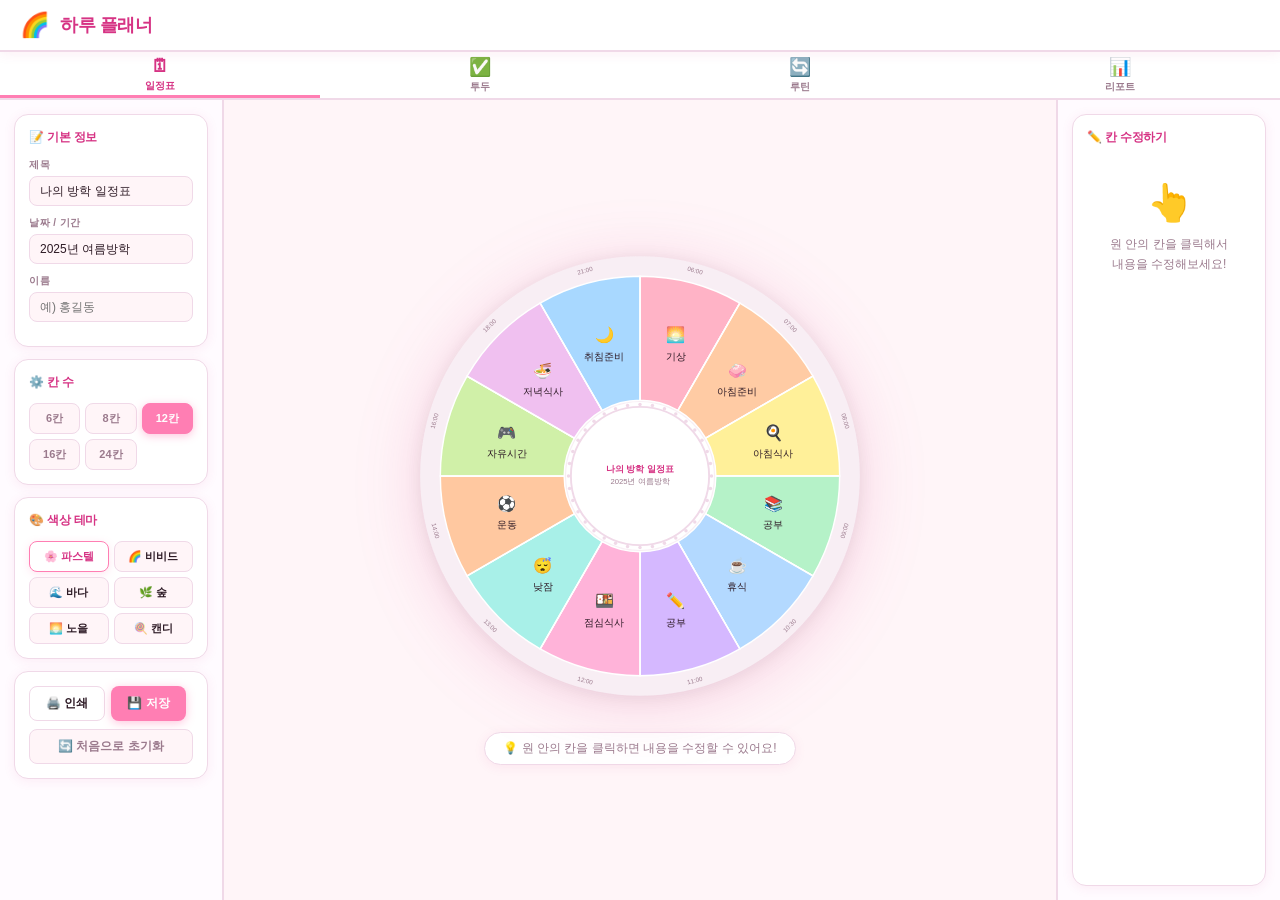
==== commit 7d78563e: "Expand app into full todo + routine + daily planner service with PWA support - Add 4-tab SPA: 일정표, ✅" ====
--- a/index.html
+++ b/index.html
@@ -3,91 +3,233 @@
 <head>
   <meta charset="UTF-8">
   <meta name="viewport" content="width=device-width, initial-scale=1.0">
-  <title>동그라미 일정표 만들기</title>
+  <title>하루 플래너</title>
   <link rel="stylesheet" href="Style.css">
+  <link rel="manifest" href="manifest.json">
+  <meta name="theme-color" content="#FF7EB3">
+  <meta name="apple-mobile-web-app-capable" content="yes">
+  <meta name="apple-mobile-web-app-status-bar-style" content="default">
+  <meta name="apple-mobile-web-app-title" content="하루플래너">
+  <link rel="apple-touch-icon" href="icons/icon-192.png">
 </head>
 <body>
   <div class="app">
     <header class="header">
       <div class="header-brand">
         <span class="logo">🌈</span>
-        <h1>동그라미 일정표 만들기</h1>
-      </div>
-      <div class="header-actions">
-        <button id="printBtn" class="btn btn-outline">🖨️ 인쇄</button>
-        <button id="downloadBtn" class="btn btn-primary">💾 저장</button>
+        <h1>하루 플래너</h1>
       </div>
     </header>
 
-    <div class="workspace">
-      <!-- Left Sidebar -->
-      <aside class="sidebar left-sidebar">
-
-        <div class="panel">
-          <div class="panel-title">📝 기본 정보</div>
-          <div class="field-group">
-            <label class="field-label">제목</label>
-            <input class="field-input" id="inputTitle" type="text" placeholder="예) 여름방학 일과표" value="나의 방학 일정표">
-          </div>
-          <div class="field-group">
-            <label class="field-label">날짜 / 기간</label>
-            <input class="field-input" id="inputDate" type="text" placeholder="예) 2025년 여름방학" value="2025년 여름방학">
-          </div>
+    <!-- Tab Bar -->
+    <nav class="tab-bar" id="tabBar">
+      <button class="tab-btn active" data-tab="planner">🗓<span>일정표</span></button>
+      <button class="tab-btn" data-tab="todo">✅<span>투두</span></button>
+      <button class="tab-btn" data-tab="routine">🔄<span>루틴</span></button>
+      <button class="tab-btn" data-tab="report">📊<span>리포트</span></button>
+    </nav>
+
+    <!-- ══ Tab: 일정표 ══ -->
+    <div id="tab-planner" class="tab-content active">
+      <div class="workspace">
+
+        <aside class="sidebar left-sidebar">
+          <div class="panel">
+            <div class="panel-title">📝 기본 정보</div>
+            <div class="field-group">
+              <label class="field-label">제목</label>
+              <input class="field-input" id="inputTitle" type="text" placeholder="예) 여름방학 일과표" value="나의 방학 일정표">
+            </div>
+            <div class="field-group">
+              <label class="field-label">날짜 / 기간</label>
+              <input class="field-input" id="inputDate" type="text" placeholder="예) 2025년 여름방학" value="2025년 여름방학">
+            </div>
+            <div class="field-group">
+              <label class="field-label">이름</label>
+              <input class="field-input" id="inputName" type="text" placeholder="예) 홍길동">
+            </div>
+          </div>
+
+          <div class="panel">
+            <div class="panel-title">⚙️ 칸 수</div>
+            <div class="seg-count-group">
+              <button class="seg-btn" data-count="6">6칸</button>
+              <button class="seg-btn" data-count="8">8칸</button>
+              <button class="seg-btn active" data-count="12">12칸</button>
+              <button class="seg-btn" data-count="16">16칸</button>
+              <button class="seg-btn" data-count="24">24칸</button>
+            </div>
+          </div>
+
+          <div class="panel">
+            <div class="panel-title">🎨 색상 테마</div>
+            <div class="theme-group">
+              <button class="theme-btn active" data-theme="pastel">🌸 파스텔</button>
+              <button class="theme-btn" data-theme="vivid">🌈 비비드</button>
+              <button class="theme-btn" data-theme="ocean">🌊 바다</button>
+              <button class="theme-btn" data-theme="forest">🌿 숲</button>
+              <button class="theme-btn" data-theme="sunset">🌅 노을</button>
+              <button class="theme-btn" data-theme="candy">🍭 캔디</button>
+            </div>
+          </div>
+
+          <div class="panel">
+            <div class="planner-actions">
+              <button class="btn btn-outline" id="printBtn">🖨️ 인쇄</button>
+              <button class="btn btn-primary" id="downloadBtn">💾 저장</button>
+            </div>
+            <button class="btn btn-reset" id="resetBtn" style="margin-top:8px">🔄 처음으로 초기화</button>
+          </div>
+        </aside>
+
+        <main class="canvas-area">
+          <div class="planner-wrapper">
+            <svg id="planner" viewBox="0 0 500 500" xmlns="http://www.w3.org/2000/svg"></svg>
+          </div>
+          <div class="canvas-hint">💡 원 안의 칸을 클릭하면 내용을 수정할 수 있어요!</div>
+        </main>
+
+        <aside class="sidebar right-sidebar">
+          <div id="editorPanel" class="panel editor-panel">
+            <div class="panel-title">✏️ 칸 수정하기</div>
+            <div class="editor-empty">
+              <div class="editor-empty-icon">👆</div>
+              <p>원 안의 칸을 클릭해서<br>내용을 수정해보세요!</p>
+            </div>
+          </div>
+        </aside>
+
+      </div>
+    </div>
+
+    <!-- ══ Tab: 투두 ══ -->
+    <div id="tab-todo" class="tab-content">
+      <div class="tab-page">
+        <div class="page-header">
+          <div>
+            <h2 class="page-title">✅ 오늘의 할 일</h2>
+            <div class="page-date" id="todayDate"></div>
+          </div>
+          <div class="progress-badge" id="todoBadge">0/0</div>
+        </div>
+
+        <div class="todo-input-row">
+          <select id="todoPriority" class="priority-select">
+            <option value="high">🔴</option>
+            <option value="medium" selected>🟡</option>
+            <option value="low">🟢</option>
+          </select>
+          <input id="todoInput" class="field-input todo-input" type="text" placeholder="할 일을 입력하세요...">
+          <button id="todoAddBtn" class="btn btn-primary">추가</button>
+        </div>
+
+        <div class="filter-bar">
+          <button class="filter-btn active" data-filter="all">전체</button>
+          <button class="filter-btn" data-filter="active">진행 중</button>
+          <button class="filter-btn" data-filter="done">완료</button>
+        </div>
+
+        <div id="todoList" class="todo-list"></div>
+      </div>
+    </div>
+
+    <!-- ══ Tab: 루틴 ══ -->
+    <div id="tab-routine" class="tab-content">
+      <div class="tab-page">
+        <div class="page-header">
+          <h2 class="page-title">🔄 루틴 관리</h2>
+          <button id="addRoutineBtn" class="btn btn-primary btn-sm">+ 추가</button>
+        </div>
+
+        <div class="section-card">
+          <div class="section-title">오늘의 루틴</div>
+          <div id="todayRoutineList" class="routine-list"></div>
+        </div>
+
+        <div class="section-card">
+          <div class="section-title">전체 루틴</div>
+          <div id="allRoutineList" class="routine-list"></div>
+        </div>
+      </div>
+
+      <!-- Routine Add Sheet -->
+      <div id="routineSheet" class="bottom-sheet hidden">
+        <div class="sheet-backdrop" id="sheetBackdrop"></div>
+        <div class="sheet-content">
+          <div class="sheet-handle"></div>
+          <div class="sheet-title">새 루틴 추가</div>
+
           <div class="field-group">
             <label class="field-label">이름</label>
-            <input class="field-input" id="inputName" type="text" placeholder="예) 홍길동">
-          </div>
-        </div>
-
-        <div class="panel">
-          <div class="panel-title">⚙️ 칸 수</div>
-          <div class="seg-count-group">
-            <button class="seg-btn" data-count="6">6칸</button>
-            <button class="seg-btn" data-count="8">8칸</button>
-            <button class="seg-btn active" data-count="12">12칸</button>
-            <button class="seg-btn" data-count="16">16칸</button>
-            <button class="seg-btn" data-count="24">24칸</button>
-          </div>
-        </div>
-
-        <div class="panel">
-          <div class="panel-title">🎨 색상 테마</div>
-          <div class="theme-group">
-            <button class="theme-btn active" data-theme="pastel">🌸 파스텔</button>
-            <button class="theme-btn" data-theme="vivid">🌈 비비드</button>
-            <button class="theme-btn" data-theme="ocean">🌊 바다</button>
-            <button class="theme-btn" data-theme="forest">🌿 숲</button>
-            <button class="theme-btn" data-theme="sunset">🌅 노을</button>
-            <button class="theme-btn" data-theme="candy">🍭 캔디</button>
-          </div>
-        </div>
-
-        <div class="panel">
-          <button class="btn btn-reset" id="resetBtn">🔄 처음으로 초기화</button>
-        </div>
-
-      </aside>
-
-      <!-- Center Canvas -->
-      <main class="canvas-area">
-        <div class="planner-wrapper">
-          <svg id="planner" viewBox="0 0 500 500" xmlns="http://www.w3.org/2000/svg"></svg>
-        </div>
-        <div class="canvas-hint">💡 원 안의 칸을 클릭하면 내용을 수정할 수 있어요!</div>
-      </main>
-
-      <!-- Right Sidebar -->
-      <aside class="sidebar right-sidebar">
-        <div id="editorPanel" class="panel editor-panel">
-          <div class="panel-title">✏️ 칸 수정하기</div>
-          <div class="editor-empty">
-            <div class="editor-empty-icon">👆</div>
-            <p>원 안의 칸을 클릭해서<br>내용을 수정해보세요!</p>
-          </div>
-        </div>
-      </aside>
-    </div>
-  </div>
+            <input id="routineName" class="field-input" placeholder="예) 아침 운동">
+          </div>
+
+          <div class="field-group">
+            <label class="field-label">이모지</label>
+            <div class="routine-emoji-picker" id="routineEmojiPicker"></div>
+            <div class="selected-emoji-preview" id="selectedEmojiPreview">⭐</div>
+          </div>
+
+          <div class="field-group">
+            <label class="field-label">반복 요일</label>
+            <div class="day-toggle-group" id="dayToggleGroup">
+              <button class="day-btn active" data-day="mon">월</button>
+              <button class="day-btn active" data-day="tue">화</button>
+              <button class="day-btn active" data-day="wed">수</button>
+              <button class="day-btn active" data-day="thu">목</button>
+              <button class="day-btn active" data-day="fri">금</button>
+              <button class="day-btn" data-day="sat">토</button>
+              <button class="day-btn" data-day="sun">일</button>
+            </div>
+          </div>
+
+          <div class="sheet-actions">
+            <button id="routineCancelBtn" class="btn btn-outline">취소</button>
+            <button id="routineSaveBtn" class="btn btn-primary">저장</button>
+          </div>
+        </div>
+      </div>
+    </div>
+
+    <!-- ══ Tab: 리포트 ══ -->
+    <div id="tab-report" class="tab-content">
+      <div class="tab-page">
+        <div class="page-header">
+          <h2 class="page-title">📊 리포트</h2>
+          <div class="page-date" id="reportDate"></div>
+        </div>
+
+        <div class="report-cards">
+          <div class="report-card">
+            <div class="report-card-icon">✅</div>
+            <div class="report-card-label">오늘 투두</div>
+            <div class="report-card-value" id="reportTodoRate">-</div>
+          </div>
+          <div class="report-card">
+            <div class="report-card-icon">🔄</div>
+            <div class="report-card-label">오늘 루틴</div>
+            <div class="report-card-value" id="reportRoutineRate">-</div>
+          </div>
+        </div>
+
+        <div class="section-card">
+          <div class="section-title">📅 주간 투두 완료율</div>
+          <svg id="weeklyChart" class="weekly-chart"></svg>
+        </div>
+
+        <div class="section-card">
+          <div class="section-title">🗓 최근 7일 루틴 현황</div>
+          <div id="heatmapGrid" class="heatmap-grid"></div>
+        </div>
+
+        <div class="section-card">
+          <div class="section-title">🔥 루틴 스트릭 순위</div>
+          <div id="streakList" class="streak-list"></div>
+        </div>
+      </div>
+    </div>
+
+  </div><!-- .app -->
 
   <script src="Script.js"></script>
 </body>
--- a/Style.css
+++ b/Style.css
@@ -17,6 +17,8 @@
   --radius-md: 14px;
   --shadow: 0 2px 12px rgba(214, 51, 132, 0.08);
   --shadow-md: 0 4px 24px rgba(214, 51, 132, 0.13);
+  --header-h: 52px;
+  --tab-h: 48px;
 }
 
 body {
@@ -30,14 +32,14 @@
 .header {
   display: flex;
   align-items: center;
-  justify-content: space-between;
-  padding: 12px 24px;
+  padding: 0 20px;
+  height: var(--header-h);
   background: white;
   border-bottom: 2px solid var(--border);
   box-shadow: var(--shadow);
   position: sticky;
   top: 0;
-  z-index: 100;
+  z-index: 200;
 }
 
 .header-brand {
@@ -47,7 +49,7 @@
 }
 
 .logo {
-  font-size: 26px;
+  font-size: 24px;
   display: inline-block;
   animation: spin 12s linear infinite;
 }
@@ -57,21 +59,67 @@
 }
 
 .header h1 {
-  font-size: 19px;
+  font-size: 18px;
   font-weight: 800;
   color: var(--accent-dark);
   letter-spacing: -0.5px;
 }
 
-.header-actions {
-  display: flex;
-  gap: 8px;
-}
-
-/* ── Workspace ── */
+/* ── Tab Bar ── */
+.tab-bar {
+  display: flex;
+  background: white;
+  border-bottom: 2px solid var(--border);
+  position: sticky;
+  top: var(--header-h);
+  z-index: 150;
+  height: var(--tab-h);
+}
+
+.tab-btn {
+  flex: 1;
+  display: flex;
+  flex-direction: column;
+  align-items: center;
+  justify-content: center;
+  gap: 2px;
+  font-size: 18px;
+  font-family: inherit;
+  font-weight: 700;
+  color: var(--text-light);
+  background: none;
+  border: none;
+  border-bottom: 3px solid transparent;
+  cursor: pointer;
+  transition: all 0.2s;
+  padding: 4px 0 2px;
+}
+
+.tab-btn span {
+  font-size: 10px;
+  font-weight: 600;
+}
+
+.tab-btn:hover { color: var(--accent); }
+
+.tab-btn.active {
+  color: var(--accent-dark);
+  border-bottom-color: var(--accent);
+}
+
+/* ── Tab Content ── */
+.tab-content {
+  display: none;
+}
+
+.tab-content.active {
+  display: block;
+}
+
+/* ── Tab: Planner workspace ── */
 .workspace {
   display: flex;
-  height: calc(100vh - 57px);
+  height: calc(100vh - var(--header-h) - var(--tab-h));
   overflow: hidden;
 }
 
@@ -107,6 +155,11 @@
   letter-spacing: -0.2px;
 }
 
+.planner-actions {
+  display: flex;
+  gap: 6px;
+}
+
 /* ── Fields ── */
 .field-group {
   margin-bottom: 10px;
@@ -214,8 +267,8 @@
 }
 
 .planner-wrapper {
-  width: min(480px, 80vw, calc(100vh - 130px));
-  height: min(480px, 80vw, calc(100vh - 130px));
+  width: min(480px, 80vw, calc(100vh - var(--header-h) - var(--tab-h) - 80px));
+  height: min(480px, 80vw, calc(100vh - var(--header-h) - var(--tab-h) - 80px));
   filter: drop-shadow(0 8px 32px rgba(214, 51, 132, 0.18)) drop-shadow(0 2px 8px rgba(0,0,0,0.08));
 }
 
@@ -235,12 +288,11 @@
   border: 1px solid var(--border);
 }
 
-/* ── Segment path (SVG click targets) ── */
+/* ── Segment path (SVG) ── */
 .seg-path {
   cursor: pointer;
-  transition: opacity 0.15s, filter 0.15s;
-}
-
+  transition: opacity 0.15s;
+}
 .seg-path:hover { opacity: 0.82; }
 
 /* ── Editor Panel ── */
@@ -263,7 +315,6 @@
   line-height: 1.7;
 }
 
-/* ── Segment editor fields ── */
 .seg-editor { display: flex; flex-direction: column; gap: 13px; }
 
 .seg-color-preview {
@@ -288,7 +339,6 @@
   margin-bottom: 6px;
 }
 
-/* Emoji grid */
 .emoji-grid {
   display: grid;
   grid-template-columns: repeat(6, 1fr);
@@ -312,7 +362,6 @@
 .emoji-btn:hover { border-color: var(--accent); background: var(--bg); }
 .emoji-btn.active { border-color: var(--accent-dark); background: var(--bg); }
 
-/* Color swatches */
 .color-grid {
   display: grid;
   grid-template-columns: repeat(6, 1fr);
@@ -344,12 +393,13 @@
   transition: all 0.2s;
 }
 
+.btn-sm { padding: 6px 12px; font-size: 12px; }
+
 .btn-outline {
   background: white;
   color: var(--text);
   border: 1.5px solid var(--border);
 }
-
 .btn-outline:hover { border-color: var(--accent); color: var(--accent); }
 
 .btn-primary {
@@ -357,7 +407,6 @@
   color: white;
   box-shadow: 0 2px 10px rgba(255, 126, 179, 0.45);
 }
-
 .btn-primary:hover { background: var(--accent-dark); }
 
 .btn-reset {
@@ -373,7 +422,6 @@
   cursor: pointer;
   transition: all 0.2s;
 }
-
 .btn-reset:hover { border-color: #FF7675; color: #FF7675; }
 
 /* ── Scrollbar ── */
@@ -382,9 +430,632 @@
 ::-webkit-scrollbar-thumb { background: var(--border); border-radius: 3px; }
 ::-webkit-scrollbar-thumb:hover { background: var(--accent); }
 
+/* ════════════════════════════════════════════════════════
+   TAB PAGES (Todo, Routine, Report)
+   ════════════════════════════════════════════════════════ */
+.tab-page {
+  max-width: 640px;
+  margin: 0 auto;
+  padding: 20px 16px 80px;
+  min-height: calc(100vh - var(--header-h) - var(--tab-h));
+}
+
+/* ── Page Header ── */
+.page-header {
+  display: flex;
+  align-items: flex-start;
+  justify-content: space-between;
+  margin-bottom: 20px;
+}
+
+.page-title {
+  font-size: 20px;
+  font-weight: 800;
+  color: var(--text);
+  letter-spacing: -0.5px;
+}
+
+.page-date {
+  font-size: 12px;
+  color: var(--text-light);
+  margin-top: 4px;
+}
+
+.progress-badge {
+  background: var(--accent);
+  color: white;
+  font-size: 14px;
+  font-weight: 800;
+  padding: 6px 14px;
+  border-radius: 20px;
+  white-space: nowrap;
+  box-shadow: 0 2px 8px rgba(255, 126, 179, 0.4);
+}
+
+/* ── Section Card ── */
+.section-card {
+  background: white;
+  border-radius: var(--radius-md);
+  padding: 16px;
+  margin-bottom: 14px;
+  border: 1.5px solid var(--border);
+  box-shadow: var(--shadow);
+}
+
+.section-title {
+  font-size: 13px;
+  font-weight: 800;
+  color: var(--accent-dark);
+  margin-bottom: 12px;
+}
+
+/* ── Empty State ── */
+.empty-state {
+  display: flex;
+  flex-direction: column;
+  align-items: center;
+  padding: 32px 16px;
+  gap: 8px;
+  text-align: center;
+}
+
+.empty-state.small { padding: 16px; }
+
+.empty-icon { font-size: 32px; }
+
+.empty-state p {
+  font-size: 13px;
+  color: var(--text-light);
+  line-height: 1.6;
+}
+
+/* ════════════════════════════════════════════════════════
+   TODO
+   ════════════════════════════════════════════════════════ */
+.todo-input-row {
+  display: flex;
+  gap: 8px;
+  margin-bottom: 12px;
+}
+
+.priority-select {
+  padding: 7px 6px;
+  border: 1.5px solid var(--border);
+  border-radius: var(--radius-sm);
+  font-size: 16px;
+  background: white;
+  cursor: pointer;
+  color: var(--text);
+  flex-shrink: 0;
+}
+
+.priority-select:focus { outline: none; border-color: var(--accent); }
+
+.todo-input { flex: 1; margin-bottom: 0; }
+
+.filter-bar {
+  display: flex;
+  gap: 6px;
+  margin-bottom: 12px;
+}
+
+.filter-btn {
+  padding: 5px 14px;
+  font-size: 12px;
+  font-weight: 700;
+  font-family: inherit;
+  border: 1.5px solid var(--border);
+  border-radius: 20px;
+  background: white;
+  color: var(--text-light);
+  cursor: pointer;
+  transition: all 0.2s;
+}
+
+.filter-btn:hover { border-color: var(--accent); color: var(--accent); }
+
+.filter-btn.active {
+  background: var(--accent);
+  border-color: var(--accent);
+  color: white;
+}
+
+.todo-list {
+  display: flex;
+  flex-direction: column;
+  gap: 8px;
+}
+
+.todo-item {
+  display: flex;
+  align-items: center;
+  gap: 10px;
+  background: white;
+  border: 1.5px solid var(--border);
+  border-radius: var(--radius-sm);
+  padding: 10px 12px;
+  transition: all 0.2s;
+}
+
+.todo-item.done {
+  opacity: 0.6;
+  background: var(--bg);
+}
+
+.todo-check {
+  width: 22px;
+  height: 22px;
+  border-radius: 50%;
+  border: 2px solid var(--border);
+  background: white;
+  cursor: pointer;
+  font-size: 13px;
+  font-weight: 800;
+  color: white;
+  display: flex;
+  align-items: center;
+  justify-content: center;
+  flex-shrink: 0;
+  transition: all 0.2s;
+  font-family: inherit;
+}
+
+.todo-check:hover { border-color: var(--accent); }
+
+.todo-check.checked {
+  background: var(--accent);
+  border-color: var(--accent);
+}
+
+.todo-text {
+  flex: 1;
+  font-size: 14px;
+  color: var(--text);
+  line-height: 1.4;
+}
+
+.todo-item.done .todo-text {
+  text-decoration: line-through;
+  color: var(--text-light);
+}
+
+.priority-dot {
+  font-size: 14px;
+  flex-shrink: 0;
+}
+
+.todo-delete {
+  background: none;
+  border: none;
+  color: #ccc;
+  cursor: pointer;
+  font-size: 12px;
+  padding: 2px 4px;
+  border-radius: 4px;
+  flex-shrink: 0;
+  transition: color 0.2s;
+  font-family: inherit;
+}
+
+.todo-delete:hover { color: #FF7675; }
+
+/* ════════════════════════════════════════════════════════
+   ROUTINE
+   ════════════════════════════════════════════════════════ */
+.routine-list {
+  display: flex;
+  flex-direction: column;
+  gap: 8px;
+}
+
+.routine-item {
+  display: flex;
+  align-items: center;
+  gap: 10px;
+  padding: 10px 12px;
+  background: var(--bg);
+  border: 1.5px solid var(--border);
+  border-radius: var(--radius-sm);
+  transition: all 0.2s;
+}
+
+.routine-item.done {
+  background: #F0FFF8;
+  border-color: #B5F2C8;
+}
+
+.routine-check {
+  width: 22px;
+  height: 22px;
+  border-radius: 50%;
+  border: 2px solid var(--border);
+  background: white;
+  cursor: pointer;
+  font-size: 13px;
+  font-weight: 800;
+  color: white;
+  display: flex;
+  align-items: center;
+  justify-content: center;
+  flex-shrink: 0;
+  transition: all 0.2s;
+  font-family: inherit;
+}
+
+.routine-check:hover { border-color: #00B894; }
+
+.routine-check.checked {
+  background: #00B894;
+  border-color: #00B894;
+}
+
+.routine-emoji { font-size: 20px; flex-shrink: 0; }
+
+.routine-name {
+  flex: 1;
+  font-size: 14px;
+  font-weight: 600;
+  color: var(--text);
+}
+
+.streak-badge {
+  font-size: 12px;
+  font-weight: 700;
+  background: #FFF3E0;
+  color: #E65100;
+  padding: 2px 8px;
+  border-radius: 12px;
+  flex-shrink: 0;
+}
+
+.routine-full-item {
+  display: flex;
+  align-items: center;
+  gap: 10px;
+  padding: 10px 12px;
+  background: white;
+  border: 1.5px solid var(--border);
+  border-radius: var(--radius-sm);
+}
+
+.routine-info {
+  flex: 1;
+  min-width: 0;
+}
+
+.routine-days {
+  font-size: 11px;
+  color: var(--text-light);
+  margin-top: 2px;
+}
+
+.routine-delete {
+  background: none;
+  border: none;
+  font-size: 16px;
+  cursor: pointer;
+  opacity: 0.4;
+  transition: opacity 0.2s;
+  flex-shrink: 0;
+  font-family: inherit;
+}
+
+.routine-delete:hover { opacity: 1; }
+
+/* ── Bottom Sheet ── */
+.bottom-sheet {
+  position: fixed;
+  inset: 0;
+  z-index: 500;
+}
+
+.bottom-sheet.hidden { display: none; }
+
+.sheet-backdrop {
+  position: absolute;
+  inset: 0;
+  background: rgba(45, 26, 37, 0.4);
+  backdrop-filter: blur(2px);
+}
+
+.sheet-content {
+  position: absolute;
+  bottom: 0;
+  left: 0;
+  right: 0;
+  background: white;
+  border-radius: 20px 20px 0 0;
+  padding: 20px 20px 40px;
+  max-height: 85vh;
+  overflow-y: auto;
+  transform: translateY(100%);
+  transition: transform 0.3s cubic-bezier(0.32, 0.72, 0, 1);
+}
+
+.bottom-sheet.open .sheet-content {
+  transform: translateY(0);
+}
+
+.sheet-handle {
+  width: 40px;
+  height: 4px;
+  background: var(--border);
+  border-radius: 2px;
+  margin: 0 auto 16px;
+}
+
+.sheet-title {
+  font-size: 16px;
+  font-weight: 800;
+  color: var(--text);
+  margin-bottom: 20px;
+}
+
+.routine-emoji-picker {
+  display: grid;
+  grid-template-columns: repeat(8, 1fr);
+  gap: 4px;
+  max-height: 120px;
+  overflow-y: auto;
+  margin-bottom: 8px;
+}
+
+.selected-emoji-preview {
+  font-size: 28px;
+  text-align: center;
+  padding: 4px;
+}
+
+.day-toggle-group {
+  display: flex;
+  gap: 6px;
+  flex-wrap: wrap;
+}
+
+.day-btn {
+  width: 36px;
+  height: 36px;
+  border-radius: 50%;
+  border: 1.5px solid var(--border);
+  background: var(--bg);
+  color: var(--text-light);
+  font-size: 12px;
+  font-weight: 700;
+  font-family: inherit;
+  cursor: pointer;
+  transition: all 0.2s;
+}
+
+.day-btn:hover { border-color: var(--accent); color: var(--accent); }
+
+.day-btn.active {
+  background: var(--accent);
+  border-color: var(--accent);
+  color: white;
+}
+
+.sheet-actions {
+  display: flex;
+  gap: 8px;
+  margin-top: 20px;
+}
+
+.sheet-actions .btn { flex: 1; padding: 12px; font-size: 14px; }
+
+/* ════════════════════════════════════════════════════════
+   REPORT
+   ════════════════════════════════════════════════════════ */
+.report-cards {
+  display: grid;
+  grid-template-columns: 1fr 1fr;
+  gap: 12px;
+  margin-bottom: 14px;
+}
+
+.report-card {
+  background: white;
+  border: 1.5px solid var(--border);
+  border-radius: var(--radius-md);
+  padding: 16px 12px;
+  text-align: center;
+  box-shadow: var(--shadow);
+}
+
+.report-card-icon { font-size: 24px; margin-bottom: 6px; }
+
+.report-card-label {
+  font-size: 11px;
+  font-weight: 700;
+  color: var(--text-light);
+  margin-bottom: 4px;
+  text-transform: uppercase;
+  letter-spacing: 0.3px;
+}
+
+.report-card-value {
+  font-size: 22px;
+  font-weight: 800;
+  color: var(--accent-dark);
+}
+
+.weekly-chart {
+  display: block;
+  width: 100%;
+  overflow: visible;
+}
+
+/* Heatmap */
+.heatmap-grid {
+  display: grid;
+  grid-template-columns: repeat(7, 1fr);
+  gap: 8px;
+}
+
+.heatmap-cell {
+  aspect-ratio: 1;
+  border-radius: var(--radius-sm);
+  display: flex;
+  flex-direction: column;
+  align-items: center;
+  justify-content: center;
+  transition: transform 0.15s;
+  cursor: default;
+}
+
+.heatmap-cell:hover { transform: scale(1.08); }
+
+.heatmap-label {
+  font-size: 11px;
+  font-weight: 700;
+  color: var(--text);
+}
+
+.heatmap-cell.intensity-none { background: #F5F5F5; }
+.heatmap-cell.intensity-none .heatmap-label { color: #bbb; }
+.heatmap-cell.intensity-0    { background: #FFF5F8; }
+.heatmap-cell.intensity-1    { background: #FFD6E8; }
+.heatmap-cell.intensity-2    { background: #FFB3D1; }
+.heatmap-cell.intensity-3    { background: #FF7EB3; }
+.heatmap-cell.intensity-4    { background: #D63384; }
+.heatmap-cell.intensity-3 .heatmap-label,
+.heatmap-cell.intensity-4 .heatmap-label { color: white; }
+.heatmap-cell.today { box-shadow: 0 0 0 2px var(--accent-dark); }
+
+/* Streak list */
+.streak-list {
+  display: flex;
+  flex-direction: column;
+  gap: 8px;
+}
+
+.streak-item {
+  display: flex;
+  align-items: center;
+  gap: 10px;
+  padding: 10px 12px;
+  background: var(--bg);
+  border-radius: var(--radius-sm);
+  border: 1.5px solid var(--border);
+}
+
+.streak-rank {
+  width: 22px;
+  height: 22px;
+  border-radius: 50%;
+  background: var(--border);
+  display: flex;
+  align-items: center;
+  justify-content: center;
+  font-size: 11px;
+  font-weight: 800;
+  color: var(--text-light);
+  flex-shrink: 0;
+}
+
+.streak-item:nth-child(1) .streak-rank { background: #FFD700; color: #7A5C00; }
+.streak-item:nth-child(2) .streak-rank { background: #C0C0C0; color: #555; }
+.streak-item:nth-child(3) .streak-rank { background: #CD7F32; color: white; }
+
+.streak-name {
+  flex: 1;
+  font-size: 14px;
+  font-weight: 600;
+  color: var(--text);
+}
+
+.streak-count {
+  font-size: 13px;
+  font-weight: 700;
+  color: var(--accent-dark);
+}
+
+/* ════════════════════════════════════════════════════════
+   MOBILE RESPONSIVE
+   ════════════════════════════════════════════════════════ */
+@media (max-width: 600px) {
+  :root {
+    --tab-h: 60px;
+  }
+
+  /* Move tab bar to bottom on mobile */
+  .tab-bar {
+    position: fixed;
+    bottom: 0;
+    left: 0;
+    right: 0;
+    top: auto;
+    border-top: 2px solid var(--border);
+    border-bottom: none;
+    box-shadow: 0 -4px 20px rgba(214, 51, 132, 0.1);
+    z-index: 300;
+    height: var(--tab-h);
+    padding-bottom: env(safe-area-inset-bottom, 0px);
+  }
+
+  .tab-btn {
+    font-size: 20px;
+    gap: 2px;
+  }
+
+  .tab-btn span {
+    font-size: 10px;
+  }
+
+  /* Planner workspace: hide sidebars, stack vertically */
+  .workspace {
+    flex-direction: column;
+    height: calc(100vh - var(--header-h) - var(--tab-h));
+    overflow-y: auto;
+  }
+
+  .sidebar {
+    width: 100%;
+    min-width: unset;
+    flex-direction: row;
+    flex-wrap: wrap;
+    height: auto;
+    overflow: visible;
+    gap: 8px;
+    padding: 10px;
+  }
+
+  .left-sidebar  { border-right: none; border-bottom: 2px solid var(--border); }
+  .right-sidebar { border-left: none; border-top: 2px solid var(--border); }
+
+  .sidebar .panel {
+    flex: 1;
+    min-width: 140px;
+  }
+
+  .canvas-area {
+    padding: 12px;
+    gap: 10px;
+  }
+
+  .planner-wrapper {
+    width: min(340px, 90vw);
+    height: min(340px, 90vw);
+  }
+
+  /* Tab pages: add bottom padding for fixed tab bar */
+  .tab-page {
+    padding-bottom: calc(var(--tab-h) + 20px);
+  }
+
+  /* Sheet: wider emoji picker on mobile */
+  .routine-emoji-picker {
+    grid-template-columns: repeat(10, 1fr);
+    max-height: 100px;
+  }
+
+  .report-card-value { font-size: 18px; }
+}
+
 /* ── Print ── */
 @media print {
-  .sidebar, .header, .canvas-hint { display: none !important; }
+  .sidebar, .canvas-hint, .tab-bar { display: none !important; }
+  #tab-todo, #tab-routine, #tab-report { display: none !important; }
+  #tab-planner { display: block !important; }
   .workspace { height: auto; }
   .canvas-area { padding: 0; height: 100vh; justify-content: center; }
   .planner-wrapper { width: 90vmin; height: 90vmin; filter: none; }
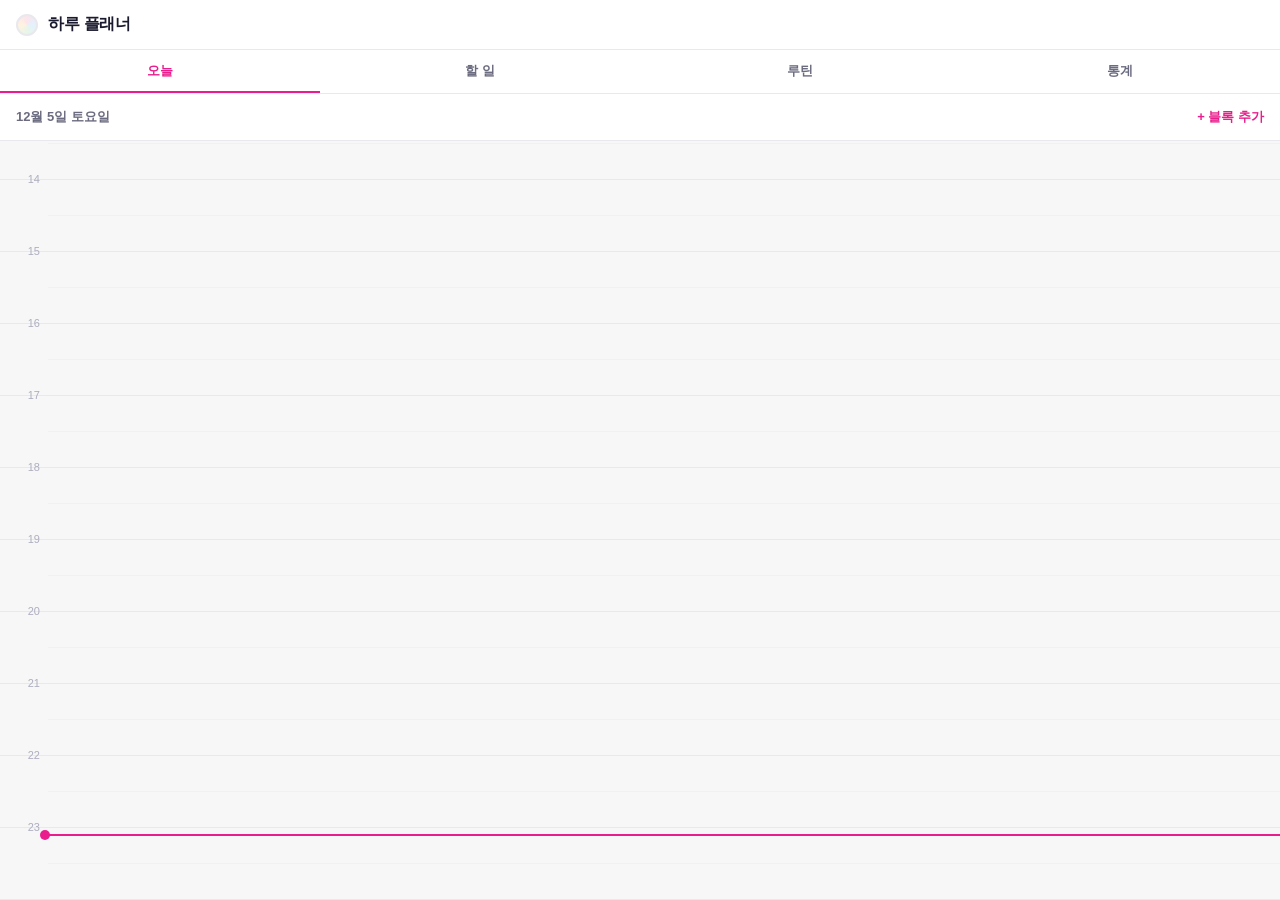
==== commit ec97161b: "Redesign: vertical proportional timeline, strip emoji from UI chrome Based on benchmarking Structure" ====
--- a/index.html
+++ b/index.html
@@ -6,124 +6,127 @@
   <title>하루 플래너</title>
   <link rel="stylesheet" href="Style.css">
   <link rel="manifest" href="manifest.json">
-  <meta name="theme-color" content="#FF7EB3">
+  <meta name="theme-color" content="#E91E8C">
   <meta name="apple-mobile-web-app-capable" content="yes">
-  <meta name="apple-mobile-web-app-status-bar-style" content="default">
   <meta name="apple-mobile-web-app-title" content="하루플래너">
   <link rel="apple-touch-icon" href="icons/icon-192.png">
 </head>
 <body>
   <div class="app">
+
     <header class="header">
       <div class="header-brand">
-        <span class="logo">🌈</span>
-        <h1>하루 플래너</h1>
+        <div class="logo-mark"></div>
+        <span class="header-title">하루 플래너</span>
       </div>
     </header>
 
-    <!-- Tab Bar -->
-    <nav class="tab-bar" id="tabBar">
-      <button class="tab-btn active" data-tab="planner">🗓<span>일정표</span></button>
-      <button class="tab-btn" data-tab="todo">✅<span>투두</span></button>
-      <button class="tab-btn" data-tab="routine">🔄<span>루틴</span></button>
-      <button class="tab-btn" data-tab="report">📊<span>리포트</span></button>
+    <nav class="tab-bar">
+      <button class="tab-btn active" data-tab="today">오늘</button>
+      <button class="tab-btn" data-tab="todo">할 일</button>
+      <button class="tab-btn" data-tab="routine">루틴</button>
+      <button class="tab-btn" data-tab="stats">통계</button>
     </nav>
 
-    <!-- ══ Tab: 일정표 ══ -->
-    <div id="tab-planner" class="tab-content active">
-      <div class="workspace">
-
-        <aside class="sidebar left-sidebar">
-          <div class="panel">
-            <div class="panel-title">📝 기본 정보</div>
-            <div class="field-group">
-              <label class="field-label">제목</label>
-              <input class="field-input" id="inputTitle" type="text" placeholder="예) 여름방학 일과표" value="나의 방학 일정표">
-            </div>
-            <div class="field-group">
-              <label class="field-label">날짜 / 기간</label>
-              <input class="field-input" id="inputDate" type="text" placeholder="예) 2025년 여름방학" value="2025년 여름방학">
-            </div>
-            <div class="field-group">
-              <label class="field-label">이름</label>
-              <input class="field-input" id="inputName" type="text" placeholder="예) 홍길동">
-            </div>
-          </div>
-
-          <div class="panel">
-            <div class="panel-title">⚙️ 칸 수</div>
-            <div class="seg-count-group">
-              <button class="seg-btn" data-count="6">6칸</button>
-              <button class="seg-btn" data-count="8">8칸</button>
-              <button class="seg-btn active" data-count="12">12칸</button>
-              <button class="seg-btn" data-count="16">16칸</button>
-              <button class="seg-btn" data-count="24">24칸</button>
-            </div>
-          </div>
-
-          <div class="panel">
-            <div class="panel-title">🎨 색상 테마</div>
-            <div class="theme-group">
-              <button class="theme-btn active" data-theme="pastel">🌸 파스텔</button>
-              <button class="theme-btn" data-theme="vivid">🌈 비비드</button>
-              <button class="theme-btn" data-theme="ocean">🌊 바다</button>
-              <button class="theme-btn" data-theme="forest">🌿 숲</button>
-              <button class="theme-btn" data-theme="sunset">🌅 노을</button>
-              <button class="theme-btn" data-theme="candy">🍭 캔디</button>
-            </div>
-          </div>
-
-          <div class="panel">
-            <div class="planner-actions">
-              <button class="btn btn-outline" id="printBtn">🖨️ 인쇄</button>
-              <button class="btn btn-primary" id="downloadBtn">💾 저장</button>
-            </div>
-            <button class="btn btn-reset" id="resetBtn" style="margin-top:8px">🔄 처음으로 초기화</button>
-          </div>
-        </aside>
-
-        <main class="canvas-area">
-          <div class="planner-wrapper">
-            <svg id="planner" viewBox="0 0 500 500" xmlns="http://www.w3.org/2000/svg"></svg>
-          </div>
-          <div class="canvas-hint">💡 원 안의 칸을 클릭하면 내용을 수정할 수 있어요!</div>
-        </main>
-
-        <aside class="sidebar right-sidebar">
-          <div id="editorPanel" class="panel editor-panel">
-            <div class="panel-title">✏️ 칸 수정하기</div>
-            <div class="editor-empty">
-              <div class="editor-empty-icon">👆</div>
-              <p>원 안의 칸을 클릭해서<br>내용을 수정해보세요!</p>
-            </div>
-          </div>
-        </aside>
-
-      </div>
-    </div>
-
-    <!-- ══ Tab: 투두 ══ -->
+    <!-- ══ 오늘 (Timeline) ══ -->
+    <div id="tab-today" class="tab-content active">
+      <div class="tl-page">
+        <div class="tl-topbar">
+          <div class="tl-date-label" id="tlDate"></div>
+          <button class="btn-ghost" id="addBlockBtn">+ 블록 추가</button>
+        </div>
+        <div class="tl-layout">
+          <div class="tl-scroll" id="tlScroll">
+            <div class="tl-inner" id="tlInner">
+              <!-- JS renders hour lines, labels, blocks, now-line -->
+            </div>
+          </div>
+        </div>
+      </div>
+
+      <!-- Block editor sheet -->
+      <div id="blockSheet" class="sheet hidden">
+        <div class="sheet-backdrop" id="blockBackdrop"></div>
+        <div class="sheet-panel">
+          <div class="sheet-drag"></div>
+          <div class="sheet-head">
+            <span id="blockSheetTitle">블록 추가</span>
+            <button class="btn-icon-danger hidden" id="deleteBlockBtn">삭제</button>
+          </div>
+
+          <div class="form-row">
+            <label class="form-label">이름</label>
+            <input id="blockLabel" class="form-input" placeholder="예) 딥워크, 점심식사, 운동">
+          </div>
+
+          <div class="form-row">
+            <label class="form-label">시작 시간</label>
+            <div class="time-inputs">
+              <input id="blockStartH" class="form-input time-h" type="number" min="0" max="23" placeholder="09">
+              <span class="time-sep">:</span>
+              <input id="blockStartM" class="form-input time-m" type="number" min="0" max="59" step="5" placeholder="00">
+            </div>
+          </div>
+
+          <div class="form-row">
+            <label class="form-label">길이</label>
+            <div class="duration-presets">
+              <button class="dur-btn" data-min="15">15분</button>
+              <button class="dur-btn" data-min="20">20분</button>
+              <button class="dur-btn" data-min="30">30분</button>
+              <button class="dur-btn" data-min="60">1시간</button>
+              <button class="dur-btn" data-min="90">1.5시간</button>
+              <button class="dur-btn" data-min="120">2시간</button>
+              <button class="dur-btn" data-min="180">3시간</button>
+              <button class="dur-btn" data-min="480">8시간</button>
+            </div>
+            <input id="blockDuration" class="form-input" type="number" min="5" placeholder="분 단위 입력" style="margin-top:6px">
+          </div>
+
+          <div class="form-row">
+            <label class="form-label">색상</label>
+            <div class="color-picker" id="blockColorPicker"></div>
+          </div>
+
+          <div class="form-row">
+            <label class="form-label">이 블록의 할 일</label>
+            <div id="blockTodoList" class="block-todo-list"></div>
+            <div class="block-todo-add-row">
+              <input id="blockTodoInput" class="form-input" placeholder="할 일 추가...">
+              <button class="btn-sm-outline" id="blockTodoAddBtn">추가</button>
+            </div>
+          </div>
+
+          <div class="sheet-actions">
+            <button class="btn-outline" id="blockCancelBtn">취소</button>
+            <button class="btn-primary" id="blockSaveBtn">저장</button>
+          </div>
+        </div>
+      </div>
+    </div>
+
+    <!-- ══ 할 일 ══ -->
     <div id="tab-todo" class="tab-content">
-      <div class="tab-page">
-        <div class="page-header">
+      <div class="page">
+        <div class="page-topbar">
           <div>
-            <h2 class="page-title">✅ 오늘의 할 일</h2>
-            <div class="page-date" id="todayDate"></div>
-          </div>
-          <div class="progress-badge" id="todoBadge">0/0</div>
-        </div>
-
-        <div class="todo-input-row">
-          <select id="todoPriority" class="priority-select">
-            <option value="high">🔴</option>
-            <option value="medium" selected>🟡</option>
-            <option value="low">🟢</option>
-          </select>
-          <input id="todoInput" class="field-input todo-input" type="text" placeholder="할 일을 입력하세요...">
-          <button id="todoAddBtn" class="btn btn-primary">추가</button>
-        </div>
-
-        <div class="filter-bar">
+            <h2 class="page-title">할 일</h2>
+            <div class="page-sub" id="todayDateLabel"></div>
+          </div>
+          <div class="count-pill" id="todoBadge">0/0</div>
+        </div>
+
+        <div class="todo-compose">
+          <div class="priority-group" id="priorityGroup">
+            <button class="pri-btn" data-p="high" title="높음"></button>
+            <button class="pri-btn active" data-p="medium" title="중간"></button>
+            <button class="pri-btn" data-p="low" title="낮음"></button>
+          </div>
+          <input id="todoInput" class="form-input todo-compose-input" placeholder="새 할 일">
+          <button class="btn-primary btn-sm" id="todoAddBtn">추가</button>
+        </div>
+
+        <div class="filter-row">
           <button class="filter-btn active" data-filter="all">전체</button>
           <button class="filter-btn" data-filter="active">진행 중</button>
           <button class="filter-btn" data-filter="done">완료</button>
@@ -133,104 +136,90 @@
       </div>
     </div>
 
-    <!-- ══ Tab: 루틴 ══ -->
+    <!-- ══ 루틴 ══ -->
     <div id="tab-routine" class="tab-content">
-      <div class="tab-page">
-        <div class="page-header">
-          <h2 class="page-title">🔄 루틴 관리</h2>
-          <button id="addRoutineBtn" class="btn btn-primary btn-sm">+ 추가</button>
-        </div>
-
-        <div class="section-card">
-          <div class="section-title">오늘의 루틴</div>
-          <div id="todayRoutineList" class="routine-list"></div>
-        </div>
-
-        <div class="section-card">
-          <div class="section-title">전체 루틴</div>
-          <div id="allRoutineList" class="routine-list"></div>
-        </div>
-      </div>
-
-      <!-- Routine Add Sheet -->
-      <div id="routineSheet" class="bottom-sheet hidden">
-        <div class="sheet-backdrop" id="sheetBackdrop"></div>
-        <div class="sheet-content">
-          <div class="sheet-handle"></div>
-          <div class="sheet-title">새 루틴 추가</div>
-
-          <div class="field-group">
-            <label class="field-label">이름</label>
-            <input id="routineName" class="field-input" placeholder="예) 아침 운동">
-          </div>
-
-          <div class="field-group">
-            <label class="field-label">이모지</label>
-            <div class="routine-emoji-picker" id="routineEmojiPicker"></div>
-            <div class="selected-emoji-preview" id="selectedEmojiPreview">⭐</div>
-          </div>
-
-          <div class="field-group">
-            <label class="field-label">반복 요일</label>
-            <div class="day-toggle-group" id="dayToggleGroup">
-              <button class="day-btn active" data-day="mon">월</button>
-              <button class="day-btn active" data-day="tue">화</button>
-              <button class="day-btn active" data-day="wed">수</button>
-              <button class="day-btn active" data-day="thu">목</button>
-              <button class="day-btn active" data-day="fri">금</button>
+      <div class="page">
+        <div class="page-topbar">
+          <h2 class="page-title">루틴</h2>
+          <button class="btn-ghost" id="addRoutineBtn">+ 추가</button>
+        </div>
+
+        <div class="section-block">
+          <div class="section-label">오늘</div>
+          <div id="todayRoutineList"></div>
+        </div>
+
+        <div class="section-block">
+          <div class="section-label">전체 루틴</div>
+          <div id="allRoutineList"></div>
+        </div>
+      </div>
+
+      <!-- Routine sheet -->
+      <div id="routineSheet" class="sheet hidden">
+        <div class="sheet-backdrop" id="routineBackdrop"></div>
+        <div class="sheet-panel">
+          <div class="sheet-drag"></div>
+          <div class="sheet-head"><span>루틴 추가</span></div>
+
+          <div class="form-row">
+            <label class="form-label">이름</label>
+            <input id="routineName" class="form-input" placeholder="예) 아침 운동, 독서 30분">
+          </div>
+
+          <div class="form-row">
+            <label class="form-label">반복 요일</label>
+            <div class="day-group" id="dayToggleGroup">
+              <button class="day-btn" data-day="mon">월</button>
+              <button class="day-btn" data-day="tue">화</button>
+              <button class="day-btn" data-day="wed">수</button>
+              <button class="day-btn" data-day="thu">목</button>
+              <button class="day-btn" data-day="fri">금</button>
               <button class="day-btn" data-day="sat">토</button>
               <button class="day-btn" data-day="sun">일</button>
             </div>
           </div>
 
           <div class="sheet-actions">
-            <button id="routineCancelBtn" class="btn btn-outline">취소</button>
-            <button id="routineSaveBtn" class="btn btn-primary">저장</button>
-          </div>
-        </div>
-      </div>
-    </div>
-
-    <!-- ══ Tab: 리포트 ══ -->
-    <div id="tab-report" class="tab-content">
-      <div class="tab-page">
-        <div class="page-header">
-          <h2 class="page-title">📊 리포트</h2>
-          <div class="page-date" id="reportDate"></div>
-        </div>
-
-        <div class="report-cards">
-          <div class="report-card">
-            <div class="report-card-icon">✅</div>
-            <div class="report-card-label">오늘 투두</div>
-            <div class="report-card-value" id="reportTodoRate">-</div>
-          </div>
-          <div class="report-card">
-            <div class="report-card-icon">🔄</div>
-            <div class="report-card-label">오늘 루틴</div>
-            <div class="report-card-value" id="reportRoutineRate">-</div>
-          </div>
-        </div>
-
-        <div class="section-card">
-          <div class="section-title">📅 주간 투두 완료율</div>
-          <svg id="weeklyChart" class="weekly-chart"></svg>
-        </div>
-
-        <div class="section-card">
-          <div class="section-title">🗓 최근 7일 루틴 현황</div>
-          <div id="heatmapGrid" class="heatmap-grid"></div>
-        </div>
-
-        <div class="section-card">
-          <div class="section-title">🔥 루틴 스트릭 순위</div>
-          <div id="streakList" class="streak-list"></div>
-        </div>
-      </div>
-    </div>
-
-  </div><!-- .app -->
-
+            <button class="btn-outline" id="routineCancelBtn">취소</button>
+            <button class="btn-primary" id="routineSaveBtn">저장</button>
+          </div>
+        </div>
+      </div>
+    </div>
+
+    <!-- ══ 통계 ══ -->
+    <div id="tab-stats" class="tab-content">
+      <div class="page">
+        <div class="page-topbar">
+          <h2 class="page-title">통계</h2>
+          <div class="page-sub" id="statsDateLabel"></div>
+        </div>
+
+        <div class="stat-cards">
+          <div class="stat-card">
+            <div class="stat-label">오늘 할 일</div>
+            <div class="stat-value" id="statTodo">—</div>
+          </div>
+          <div class="stat-card">
+            <div class="stat-label">오늘 루틴</div>
+            <div class="stat-value" id="statRoutine">—</div>
+          </div>
+        </div>
+
+        <div class="section-block">
+          <div class="section-label">주간 할 일 완료율</div>
+          <div id="weekChart" class="week-chart-wrap"></div>
+        </div>
+
+        <div class="section-block">
+          <div class="section-label">루틴 연속 기록</div>
+          <div id="streakList"></div>
+        </div>
+      </div>
+    </div>
+
+  </div>
   <script src="Script.js"></script>
 </body>
 </html>
--- a/Style.css
+++ b/Style.css
@@ -1,451 +1,312 @@
-*, *::before, *::after {
-  box-sizing: border-box;
-  margin: 0;
-  padding: 0;
-}
+*, *::before, *::after { box-sizing: border-box; margin: 0; padding: 0; }
 
 :root {
-  --accent: #FF7EB3;
-  --accent-dark: #D63384;
-  --bg: #FFF5F8;
-  --sidebar-bg: #FFFBFF;
-  --panel-bg: #FFFFFF;
-  --border: #F0D9E8;
-  --text: #2D1A25;
-  --text-light: #9B7A8D;
-  --radius-sm: 8px;
-  --radius-md: 14px;
-  --shadow: 0 2px 12px rgba(214, 51, 132, 0.08);
-  --shadow-md: 0 4px 24px rgba(214, 51, 132, 0.13);
-  --header-h: 52px;
-  --tab-h: 48px;
+  --bg:       #F7F7F8;
+  --surface:  #FFFFFF;
+  --border:   #E8E8ED;
+  --border-2: #F0F0F5;
+  --text:     #1A1A2E;
+  --text-2:   #6B6B80;
+  --text-3:   #ADADBE;
+
+  --accent:      #E91E8C;
+  --accent-dim:  #FCE4EC;
+  --accent-dark: #C2185B;
+
+  --pri-high: #FF3B30;
+  --pri-med:  #FF9500;
+  --pri-low:  #34C759;
+
+  --radius:    10px;
+  --radius-sm: 6px;
+  --shadow:    0 1px 4px rgba(0,0,0,0.08);
+  --shadow-md: 0 4px 20px rgba(0,0,0,0.12);
+
+  --header-h: 50px;
+  --tab-h:    44px;
 }
 
 body {
-  font-family: 'Apple SD Gothic Neo', 'Noto Sans KR', 'Malgun Gothic', -apple-system, sans-serif;
+  font-family: -apple-system, 'Apple SD Gothic Neo', 'Noto Sans KR', sans-serif;
   background: var(--bg);
   color: var(--text);
   min-height: 100vh;
+  font-size: 14px;
+  -webkit-font-smoothing: antialiased;
 }
 
 /* ── Header ── */
 .header {
-  display: flex;
-  align-items: center;
-  padding: 0 20px;
   height: var(--header-h);
-  background: white;
-  border-bottom: 2px solid var(--border);
-  box-shadow: var(--shadow);
+  display: flex;
+  align-items: center;
+  padding: 0 16px;
+  background: var(--surface);
+  border-bottom: 1px solid var(--border);
   position: sticky;
   top: 0;
   z-index: 200;
 }
 
-.header-brand {
-  display: flex;
-  align-items: center;
-  gap: 10px;
-}
-
-.logo {
-  font-size: 24px;
-  display: inline-block;
-  animation: spin 12s linear infinite;
-}
-
-@keyframes spin {
-  to { transform: rotate(360deg); }
-}
-
-.header h1 {
-  font-size: 18px;
-  font-weight: 800;
-  color: var(--accent-dark);
-  letter-spacing: -0.5px;
+.header-brand { display: flex; align-items: center; gap: 10px; }
+
+.logo-mark {
+  width: 22px;
+  height: 22px;
+  border-radius: 50%;
+  background: conic-gradient(#FCE4EC, #E3F2FD, #E8F5E9, #FFF3E0, #FCE4EC);
+  border: 2px solid var(--border);
+}
+
+.header-title {
+  font-size: 16px;
+  font-weight: 700;
+  color: var(--text);
+  letter-spacing: -0.3px;
 }
 
 /* ── Tab Bar ── */
 .tab-bar {
   display: flex;
-  background: white;
-  border-bottom: 2px solid var(--border);
+  height: var(--tab-h);
+  background: var(--surface);
+  border-bottom: 1px solid var(--border);
   position: sticky;
   top: var(--header-h);
   z-index: 150;
-  height: var(--tab-h);
 }
 
 .tab-btn {
   flex: 1;
+  border: none;
+  background: none;
+  font-family: inherit;
+  font-size: 13px;
+  font-weight: 600;
+  color: var(--text-2);
+  cursor: pointer;
+  border-bottom: 2px solid transparent;
+  transition: color 0.15s, border-color 0.15s;
+  letter-spacing: -0.2px;
+}
+
+.tab-btn:hover  { color: var(--text); }
+.tab-btn.active { color: var(--accent); border-bottom-color: var(--accent); }
+
+/* ── Tab Content ── */
+.tab-content          { display: none; }
+.tab-content.active   { display: block; }
+
+/* ── Scrollbar ── */
+::-webkit-scrollbar        { width: 4px; }
+::-webkit-scrollbar-track  { background: transparent; }
+::-webkit-scrollbar-thumb  { background: var(--border); border-radius: 2px; }
+
+/* ════════════════════════════════════════════════════════
+   TIMELINE
+   ════════════════════════════════════════════════════════ */
+.tl-page {
   display: flex;
   flex-direction: column;
+  height: calc(100vh - var(--header-h) - var(--tab-h));
+}
+
+.tl-topbar {
+  display: flex;
+  align-items: center;
+  justify-content: space-between;
+  padding: 10px 16px;
+  background: var(--surface);
+  border-bottom: 1px solid var(--border);
+  flex-shrink: 0;
+}
+
+.tl-date-label {
+  font-size: 13px;
+  font-weight: 600;
+  color: var(--text-2);
+}
+
+.tl-layout {
+  flex: 1;
+  overflow: hidden;
+  position: relative;
+}
+
+.tl-scroll {
+  height: 100%;
+  overflow-y: auto;
+  position: relative;
+}
+
+.tl-inner {
+  position: relative;
+  margin-left: 48px;
+  min-height: 1728px; /* 24h * 60 * 1.2 */
+}
+
+/* Hour grid */
+.tl-hour-line {
+  position: absolute;
+  left: -48px;
+  right: 0;
+  height: 1px;
+  background: var(--border);
+  pointer-events: none;
+}
+
+.tl-half-line {
+  position: absolute;
+  left: 0;
+  right: 0;
+  height: 1px;
+  background: var(--border-2);
+  pointer-events: none;
+}
+
+.tl-hour-label {
+  position: absolute;
+  left: -44px;
+  width: 36px;
+  text-align: right;
+  font-size: 11px;
+  font-weight: 500;
+  color: var(--text-3);
+  transform: translateY(-50%);
+  pointer-events: none;
+  font-variant-numeric: tabular-nums;
+}
+
+/* Current time line */
+.tl-now-line {
+  position: absolute;
+  left: -4px;
+  right: 0;
+  height: 2px;
+  background: var(--accent);
+  pointer-events: none;
+  z-index: 10;
+}
+
+.tl-now-dot {
+  position: absolute;
+  left: -4px;
+  top: -4px;
+  width: 10px;
+  height: 10px;
+  border-radius: 50%;
+  background: var(--accent);
+}
+
+/* Time Block */
+.tl-block {
+  position: absolute;
+  left: 6px;
+  right: 6px;
+  border-radius: var(--radius);
+  border-left: 4px solid transparent;
+  overflow: hidden;
+  cursor: pointer;
+  transition: box-shadow 0.15s, transform 0.1s;
+  z-index: 5;
+}
+
+.tl-block:hover {
+  box-shadow: var(--shadow-md);
+  transform: translateX(1px);
+}
+
+.tl-block-content {
+  padding: 6px 8px;
+  height: 100%;
+  overflow: hidden;
+}
+
+.tl-block-row {
+  display: flex;
+  align-items: baseline;
+  gap: 6px;
+  flex-wrap: nowrap;
+}
+
+.tl-block-label {
+  font-size: 13px;
+  font-weight: 700;
+  color: var(--text);
+  white-space: nowrap;
+  overflow: hidden;
+  text-overflow: ellipsis;
+  flex-shrink: 1;
+}
+
+.tl-block-time {
+  font-size: 11px;
+  color: var(--text-2);
+  white-space: nowrap;
+  flex-shrink: 0;
+  font-variant-numeric: tabular-nums;
+}
+
+.tl-block-progress {
+  font-size: 11px;
+  color: var(--text-2);
+  margin-top: 2px;
+}
+
+.tl-block-todos {
+  margin-top: 4px;
+  display: flex;
+  flex-direction: column;
+  gap: 2px;
+}
+
+.tl-block-todo {
+  display: flex;
+  align-items: center;
+  gap: 5px;
+  font-size: 12px;
+  color: var(--text);
+  cursor: pointer;
+  padding: 1px 0;
+}
+
+.tl-block-todo.done { text-decoration: line-through; color: var(--text-3); }
+
+.tl-check {
+  width: 14px;
+  height: 14px;
+  border-radius: 50%;
+  border: 1.5px solid var(--text-3);
+  display: inline-flex;
   align-items: center;
   justify-content: center;
-  gap: 2px;
-  font-size: 18px;
-  font-family: inherit;
-  font-weight: 700;
-  color: var(--text-light);
-  background: none;
-  border: none;
-  border-bottom: 3px solid transparent;
-  cursor: pointer;
-  transition: all 0.2s;
-  padding: 4px 0 2px;
-}
-
-.tab-btn span {
-  font-size: 10px;
-  font-weight: 600;
-}
-
-.tab-btn:hover { color: var(--accent); }
-
-.tab-btn.active {
-  color: var(--accent-dark);
-  border-bottom-color: var(--accent);
-}
-
-/* ── Tab Content ── */
-.tab-content {
-  display: none;
-}
-
-.tab-content.active {
-  display: block;
-}
-
-/* ── Tab: Planner workspace ── */
-.workspace {
-  display: flex;
-  height: calc(100vh - var(--header-h) - var(--tab-h));
-  overflow: hidden;
-}
-
-/* ── Sidebar ── */
-.sidebar {
-  width: 224px;
-  min-width: 224px;
-  overflow-y: auto;
-  background: var(--sidebar-bg);
-  display: flex;
-  flex-direction: column;
-  gap: 12px;
-  padding: 14px;
-}
-
-.left-sidebar  { border-right: 2px solid var(--border); }
-.right-sidebar { border-left:  2px solid var(--border); }
-
-/* ── Panel ── */
-.panel {
-  background: var(--panel-bg);
-  border-radius: var(--radius-md);
-  padding: 14px;
-  box-shadow: var(--shadow);
-  border: 1.5px solid var(--border);
-}
-
-.panel-title {
-  font-size: 12px;
+  font-size: 9px;
   font-weight: 800;
-  color: var(--accent-dark);
-  margin-bottom: 12px;
-  letter-spacing: -0.2px;
-}
-
-.planner-actions {
-  display: flex;
-  gap: 6px;
-}
-
-/* ── Fields ── */
-.field-group {
-  margin-bottom: 10px;
-}
-
-.field-label {
-  display: block;
-  font-size: 10px;
-  font-weight: 700;
-  color: var(--text-light);
-  text-transform: uppercase;
-  letter-spacing: 0.5px;
-  margin-bottom: 4px;
-}
-
-.field-input {
-  width: 100%;
-  padding: 7px 10px;
-  border: 1.5px solid var(--border);
-  border-radius: var(--radius-sm);
-  font-size: 12px;
-  font-family: inherit;
-  background: var(--bg);
-  color: var(--text);
-  transition: border-color 0.2s, background 0.2s;
-}
-
-.field-input:focus {
-  outline: none;
-  border-color: var(--accent);
-  background: white;
-}
-
-/* ── Segment count ── */
-.seg-count-group {
-  display: grid;
-  grid-template-columns: repeat(3, 1fr);
-  gap: 5px;
-}
-
-.seg-btn {
-  padding: 7px 4px;
-  font-size: 11px;
-  font-weight: 700;
-  font-family: inherit;
-  border: 1.5px solid var(--border);
-  border-radius: var(--radius-sm);
-  background: var(--bg);
-  color: var(--text-light);
-  cursor: pointer;
-  transition: all 0.2s;
-  text-align: center;
-}
-
-.seg-btn:hover { border-color: var(--accent); color: var(--accent); }
-
-.seg-btn.active {
-  background: var(--accent);
-  border-color: var(--accent);
-  color: white;
-  box-shadow: 0 2px 8px rgba(255, 126, 179, 0.45);
-}
-
-/* ── Theme buttons ── */
-.theme-group {
-  display: grid;
-  grid-template-columns: 1fr 1fr;
-  gap: 5px;
-}
-
-.theme-btn {
-  padding: 7px 8px;
-  font-size: 11px;
-  font-weight: 700;
-  font-family: inherit;
-  border: 1.5px solid var(--border);
-  border-radius: var(--radius-sm);
-  background: var(--bg);
-  color: var(--text);
-  cursor: pointer;
-  transition: all 0.2s;
-  text-align: center;
-}
-
-.theme-btn:hover { border-color: var(--accent); background: white; }
-
-.theme-btn.active {
-  border-color: var(--accent);
-  background: white;
-  color: var(--accent-dark);
-  box-shadow: 0 2px 8px rgba(255, 126, 179, 0.2);
-}
-
-/* ── Canvas ── */
-.canvas-area {
-  flex: 1;
-  display: flex;
-  flex-direction: column;
-  align-items: center;
-  justify-content: center;
-  padding: 20px;
-  background: var(--bg);
-  overflow: auto;
-  gap: 16px;
-}
-
-.planner-wrapper {
-  width: min(480px, 80vw, calc(100vh - var(--header-h) - var(--tab-h) - 80px));
-  height: min(480px, 80vw, calc(100vh - var(--header-h) - var(--tab-h) - 80px));
-  filter: drop-shadow(0 8px 32px rgba(214, 51, 132, 0.18)) drop-shadow(0 2px 8px rgba(0,0,0,0.08));
-}
-
-.planner-wrapper svg {
-  width: 100%;
-  height: 100%;
-  display: block;
-}
-
-.canvas-hint {
-  font-size: 12px;
-  color: var(--text-light);
-  background: white;
-  padding: 7px 18px;
-  border-radius: 20px;
-  box-shadow: var(--shadow);
-  border: 1px solid var(--border);
-}
-
-/* ── Segment path (SVG) ── */
-.seg-path {
-  cursor: pointer;
-  transition: opacity 0.15s;
-}
-.seg-path:hover { opacity: 0.82; }
-
-/* ── Editor Panel ── */
-.editor-panel { flex: 1; }
-
-.editor-empty {
-  display: flex;
-  flex-direction: column;
-  align-items: center;
-  gap: 10px;
-  padding: 24px 12px;
-  text-align: center;
-}
-
-.editor-empty-icon { font-size: 36px; }
-
-.editor-empty p {
-  font-size: 12px;
-  color: var(--text-light);
-  line-height: 1.7;
-}
-
-.seg-editor { display: flex; flex-direction: column; gap: 13px; }
-
-.seg-color-preview {
-  width: 54px;
-  height: 54px;
-  border-radius: 50%;
-  margin: 0 auto 4px;
-  display: flex;
-  align-items: center;
-  justify-content: center;
-  font-size: 26px;
-  border: 3px solid rgba(0,0,0,0.08);
-  transition: background 0.3s;
-}
-
-.editor-section-label {
-  font-size: 10px;
-  font-weight: 700;
-  color: var(--text-light);
-  text-transform: uppercase;
-  letter-spacing: 0.5px;
-  margin-bottom: 6px;
-}
-
-.emoji-grid {
-  display: grid;
-  grid-template-columns: repeat(6, 1fr);
-  gap: 3px;
-  max-height: 108px;
-  overflow-y: auto;
-}
-
-.emoji-btn {
-  padding: 3px;
-  font-size: 17px;
-  background: none;
-  border: 1.5px solid transparent;
-  border-radius: 6px;
-  cursor: pointer;
-  text-align: center;
-  line-height: 1.4;
-  transition: all 0.12s;
-}
-
-.emoji-btn:hover { border-color: var(--accent); background: var(--bg); }
-.emoji-btn.active { border-color: var(--accent-dark); background: var(--bg); }
-
-.color-grid {
-  display: grid;
-  grid-template-columns: repeat(6, 1fr);
-  gap: 4px;
-}
-
-.color-swatch {
-  width: 26px;
-  height: 26px;
-  border-radius: 50%;
-  border: 2.5px solid white;
-  cursor: pointer;
-  box-shadow: 0 1px 4px rgba(0,0,0,0.15);
-  transition: transform 0.15s, box-shadow 0.15s;
-}
-
-.color-swatch:hover { transform: scale(1.18); box-shadow: 0 2px 8px rgba(0,0,0,0.22); }
-.color-swatch.active { border-color: #333; transform: scale(1.18); }
-
-/* ── Buttons ── */
-.btn {
-  padding: 8px 16px;
-  font-size: 12px;
-  font-weight: 700;
-  font-family: inherit;
-  border: none;
-  border-radius: var(--radius-sm);
-  cursor: pointer;
-  transition: all 0.2s;
-}
-
-.btn-sm { padding: 6px 12px; font-size: 12px; }
-
-.btn-outline {
-  background: white;
-  color: var(--text);
-  border: 1.5px solid var(--border);
-}
-.btn-outline:hover { border-color: var(--accent); color: var(--accent); }
-
-.btn-primary {
-  background: var(--accent);
-  color: white;
-  box-shadow: 0 2px 10px rgba(255, 126, 179, 0.45);
-}
-.btn-primary:hover { background: var(--accent-dark); }
-
-.btn-reset {
-  width: 100%;
-  background: var(--bg);
-  color: var(--text-light);
-  border: 1.5px solid var(--border);
-  font-size: 12px;
-  font-family: inherit;
-  font-weight: 700;
-  padding: 8px;
-  border-radius: var(--radius-sm);
-  cursor: pointer;
-  transition: all 0.2s;
-}
-.btn-reset:hover { border-color: #FF7675; color: #FF7675; }
-
-/* ── Scrollbar ── */
-::-webkit-scrollbar { width: 5px; }
-::-webkit-scrollbar-track { background: transparent; }
-::-webkit-scrollbar-thumb { background: var(--border); border-radius: 3px; }
-::-webkit-scrollbar-thumb:hover { background: var(--accent); }
+  color: var(--surface);
+  flex-shrink: 0;
+  background: transparent;
+  transition: all 0.15s;
+}
+
+.tl-block-todo.done .tl-check {
+  background: var(--text-3);
+  border-color: var(--text-3);
+}
 
 /* ════════════════════════════════════════════════════════
-   TAB PAGES (Todo, Routine, Report)
+   PAGES (Todo, Routine, Stats)
    ════════════════════════════════════════════════════════ */
-.tab-page {
-  max-width: 640px;
+.page {
+  max-width: 600px;
   margin: 0 auto;
-  padding: 20px 16px 80px;
-  min-height: calc(100vh - var(--header-h) - var(--tab-h));
-}
-
-/* ── Page Header ── */
-.page-header {
+  padding: 16px 16px 80px;
+}
+
+.page-topbar {
   display: flex;
   align-items: flex-start;
   justify-content: space-between;
-  margin-bottom: 20px;
+  margin-bottom: 18px;
 }
 
 .page-title {
@@ -455,157 +316,247 @@
   letter-spacing: -0.5px;
 }
 
-.page-date {
+.page-sub {
   font-size: 12px;
-  color: var(--text-light);
-  margin-top: 4px;
-}
-
-.progress-badge {
+  color: var(--text-2);
+  margin-top: 3px;
+}
+
+.count-pill {
   background: var(--accent);
-  color: white;
-  font-size: 14px;
-  font-weight: 800;
-  padding: 6px 14px;
+  color: #fff;
+  font-size: 13px;
+  font-weight: 700;
+  padding: 4px 12px;
   border-radius: 20px;
+  letter-spacing: -0.2px;
+}
+
+.section-block {
+  background: var(--surface);
+  border: 1px solid var(--border);
+  border-radius: var(--radius);
+  padding: 14px;
+  margin-bottom: 12px;
+}
+
+.section-label {
+  font-size: 11px;
+  font-weight: 700;
+  color: var(--text-3);
+  text-transform: uppercase;
+  letter-spacing: 0.6px;
+  margin-bottom: 10px;
+}
+
+.empty-msg {
+  font-size: 13px;
+  color: var(--text-3);
+  padding: 12px 0;
+  text-align: center;
+}
+
+/* ── Buttons ── */
+.btn-ghost {
+  background: none;
+  border: none;
+  font-family: inherit;
+  font-size: 13px;
+  font-weight: 600;
+  color: var(--accent);
+  cursor: pointer;
+  padding: 4px 0;
+  transition: opacity 0.15s;
+}
+.btn-ghost:hover { opacity: 0.7; }
+
+.btn-primary {
+  background: var(--accent);
+  color: #fff;
+  border: none;
+  border-radius: var(--radius-sm);
+  font-family: inherit;
+  font-size: 13px;
+  font-weight: 700;
+  padding: 8px 16px;
+  cursor: pointer;
+  transition: background 0.15s;
+}
+.btn-primary:hover { background: var(--accent-dark); }
+
+.btn-sm { padding: 6px 12px; font-size: 12px; }
+
+.btn-outline {
+  background: transparent;
+  border: 1.5px solid var(--border);
+  border-radius: var(--radius-sm);
+  font-family: inherit;
+  font-size: 13px;
+  font-weight: 600;
+  color: var(--text-2);
+  padding: 8px 16px;
+  cursor: pointer;
+  transition: border-color 0.15s, color 0.15s;
+}
+.btn-outline:hover { border-color: var(--text-2); color: var(--text); }
+
+.btn-sm-outline {
+  background: transparent;
+  border: 1.5px solid var(--border);
+  border-radius: var(--radius-sm);
+  font-family: inherit;
+  font-size: 12px;
+  font-weight: 600;
+  color: var(--text-2);
+  padding: 5px 10px;
+  cursor: pointer;
   white-space: nowrap;
-  box-shadow: 0 2px 8px rgba(255, 126, 179, 0.4);
-}
-
-/* ── Section Card ── */
-.section-card {
-  background: white;
-  border-radius: var(--radius-md);
-  padding: 16px;
-  margin-bottom: 14px;
+  transition: border-color 0.15s;
+}
+.btn-sm-outline:hover { border-color: var(--accent); color: var(--accent); }
+
+.btn-icon-xs {
+  background: none;
+  border: none;
+  font-family: inherit;
+  font-size: 16px;
+  color: var(--text-3);
+  cursor: pointer;
+  padding: 0 2px;
+  line-height: 1;
+  transition: color 0.15s;
+}
+.btn-icon-xs:hover { color: var(--text-2); }
+.btn-icon-xs.del:hover { color: var(--pri-high); }
+
+.btn-icon-danger {
+  background: none;
+  border: none;
+  font-family: inherit;
+  font-size: 13px;
+  font-weight: 600;
+  color: var(--pri-high);
+  cursor: pointer;
+  padding: 4px 8px;
+  border-radius: var(--radius-sm);
+  transition: background 0.15s;
+}
+.btn-icon-danger:hover { background: #FFF0F0; }
+.btn-icon-danger.hidden { display: none; }
+
+/* ── Form inputs ── */
+.form-input {
+  width: 100%;
+  padding: 8px 10px;
   border: 1.5px solid var(--border);
-  box-shadow: var(--shadow);
-}
-
-.section-title {
-  font-size: 13px;
-  font-weight: 800;
-  color: var(--accent-dark);
-  margin-bottom: 12px;
-}
-
-/* ── Empty State ── */
-.empty-state {
-  display: flex;
-  flex-direction: column;
-  align-items: center;
-  padding: 32px 16px;
-  gap: 8px;
-  text-align: center;
-}
-
-.empty-state.small { padding: 16px; }
-
-.empty-icon { font-size: 32px; }
-
-.empty-state p {
-  font-size: 13px;
-  color: var(--text-light);
-  line-height: 1.6;
-}
+  border-radius: var(--radius-sm);
+  font-family: inherit;
+  font-size: 13px;
+  color: var(--text);
+  background: var(--bg);
+  transition: border-color 0.15s, background 0.15s;
+}
+.form-input:focus { outline: none; border-color: var(--accent); background: var(--surface); }
+.form-input::placeholder { color: var(--text-3); }
 
 /* ════════════════════════════════════════════════════════
    TODO
    ════════════════════════════════════════════════════════ */
-.todo-input-row {
-  display: flex;
+.todo-compose {
+  display: flex;
+  align-items: center;
   gap: 8px;
   margin-bottom: 12px;
 }
 
-.priority-select {
-  padding: 7px 6px;
-  border: 1.5px solid var(--border);
-  border-radius: var(--radius-sm);
-  font-size: 16px;
-  background: white;
-  cursor: pointer;
-  color: var(--text);
+.priority-group {
+  display: flex;
+  gap: 4px;
   flex-shrink: 0;
 }
 
-.priority-select:focus { outline: none; border-color: var(--accent); }
-
-.todo-input { flex: 1; margin-bottom: 0; }
-
-.filter-bar {
+.pri-btn {
+  width: 12px;
+  height: 12px;
+  border-radius: 50%;
+  border: 2px solid transparent;
+  cursor: pointer;
+  transition: transform 0.15s, box-shadow 0.15s;
+}
+
+.pri-btn[data-p="high"]   { background: var(--pri-high); }
+.pri-btn[data-p="medium"] { background: var(--pri-med); }
+.pri-btn[data-p="low"]    { background: var(--pri-low); }
+
+.pri-btn.active {
+  transform: scale(1.35);
+  box-shadow: 0 0 0 2px var(--surface), 0 0 0 3.5px currentColor;
+}
+.pri-btn[data-p="high"].active   { box-shadow: 0 0 0 2px var(--surface), 0 0 0 3.5px var(--pri-high); }
+.pri-btn[data-p="medium"].active { box-shadow: 0 0 0 2px var(--surface), 0 0 0 3.5px var(--pri-med); }
+.pri-btn[data-p="low"].active    { box-shadow: 0 0 0 2px var(--surface), 0 0 0 3.5px var(--pri-low); }
+
+.todo-compose-input { flex: 1; margin-bottom: 0; }
+
+.filter-row {
   display: flex;
   gap: 6px;
   margin-bottom: 12px;
 }
 
 .filter-btn {
-  padding: 5px 14px;
+  padding: 4px 12px;
   font-size: 12px;
-  font-weight: 700;
+  font-weight: 600;
   font-family: inherit;
   border: 1.5px solid var(--border);
   border-radius: 20px;
-  background: white;
-  color: var(--text-light);
-  cursor: pointer;
-  transition: all 0.2s;
-}
-
+  background: var(--surface);
+  color: var(--text-2);
+  cursor: pointer;
+  transition: all 0.15s;
+}
 .filter-btn:hover { border-color: var(--accent); color: var(--accent); }
-
-.filter-btn.active {
-  background: var(--accent);
-  border-color: var(--accent);
-  color: white;
-}
-
-.todo-list {
-  display: flex;
-  flex-direction: column;
-  gap: 8px;
-}
-
-.todo-item {
+.filter-btn.active { background: var(--accent); border-color: var(--accent); color: #fff; }
+
+.todo-list { display: flex; flex-direction: column; gap: 6px; }
+
+.todo-row {
   display: flex;
   align-items: center;
   gap: 10px;
-  background: white;
-  border: 1.5px solid var(--border);
+  padding: 10px 12px;
+  background: var(--surface);
+  border: 1px solid var(--border);
+  border-left: 3px solid var(--border);
   border-radius: var(--radius-sm);
-  padding: 10px 12px;
-  transition: all 0.2s;
-}
-
-.todo-item.done {
-  opacity: 0.6;
-  background: var(--bg);
-}
+  transition: opacity 0.15s;
+}
+
+.todo-row[data-priority="high"]   { border-left-color: var(--pri-high); }
+.todo-row[data-priority="medium"] { border-left-color: var(--pri-med); }
+.todo-row[data-priority="low"]    { border-left-color: var(--pri-low); }
+.todo-row.done { opacity: 0.5; }
 
 .todo-check {
-  width: 22px;
-  height: 22px;
+  width: 20px;
+  height: 20px;
   border-radius: 50%;
   border: 2px solid var(--border);
-  background: white;
-  cursor: pointer;
-  font-size: 13px;
+  background: transparent;
+  display: flex;
+  align-items: center;
+  justify-content: center;
+  font-size: 11px;
   font-weight: 800;
-  color: white;
-  display: flex;
-  align-items: center;
-  justify-content: center;
+  color: #fff;
+  cursor: pointer;
   flex-shrink: 0;
-  transition: all 0.2s;
-  font-family: inherit;
-}
-
-.todo-check:hover { border-color: var(--accent); }
-
-.todo-check.checked {
-  background: var(--accent);
-  border-color: var(--accent);
-}
+  transition: all 0.15s;
+  font-family: inherit;
+}
+.todo-check:hover  { border-color: var(--accent); }
+.todo-check.checked { background: var(--accent); border-color: var(--accent); }
 
 .todo-text {
   flex: 1;
@@ -613,451 +564,326 @@
   color: var(--text);
   line-height: 1.4;
 }
-
-.todo-item.done .todo-text {
-  text-decoration: line-through;
-  color: var(--text-light);
-}
-
-.priority-dot {
-  font-size: 14px;
-  flex-shrink: 0;
-}
-
-.todo-delete {
-  background: none;
-  border: none;
-  color: #ccc;
-  cursor: pointer;
-  font-size: 12px;
-  padding: 2px 4px;
-  border-radius: 4px;
-  flex-shrink: 0;
-  transition: color 0.2s;
-  font-family: inherit;
-}
-
-.todo-delete:hover { color: #FF7675; }
+.todo-row.done .todo-text { text-decoration: line-through; color: var(--text-3); }
 
 /* ════════════════════════════════════════════════════════
    ROUTINE
    ════════════════════════════════════════════════════════ */
-.routine-list {
-  display: flex;
-  flex-direction: column;
-  gap: 8px;
-}
-
-.routine-item {
+.routine-row {
   display: flex;
   align-items: center;
   gap: 10px;
-  padding: 10px 12px;
-  background: var(--bg);
-  border: 1.5px solid var(--border);
-  border-radius: var(--radius-sm);
-  transition: all 0.2s;
-}
-
-.routine-item.done {
-  background: #F0FFF8;
-  border-color: #B5F2C8;
-}
+  padding: 9px 0;
+  border-bottom: 1px solid var(--border-2);
+}
+.routine-row:last-child { border-bottom: none; }
+.routine-row.done .routine-name { color: var(--text-3); text-decoration: line-through; }
 
 .routine-check {
-  width: 22px;
-  height: 22px;
+  width: 20px;
+  height: 20px;
   border-radius: 50%;
   border: 2px solid var(--border);
-  background: white;
-  cursor: pointer;
-  font-size: 13px;
+  background: transparent;
+  display: flex;
+  align-items: center;
+  justify-content: center;
+  font-size: 11px;
   font-weight: 800;
-  color: white;
+  color: #fff;
+  cursor: pointer;
+  flex-shrink: 0;
+  transition: all 0.15s;
+  font-family: inherit;
+}
+.routine-check:hover  { border-color: #34C759; }
+.routine-check.checked { background: #34C759; border-color: #34C759; }
+
+.routine-name { flex: 1; font-size: 14px; font-weight: 500; color: var(--text); }
+
+.streak-num {
+  font-size: 11px;
+  font-weight: 700;
+  color: var(--accent-dark);
+  background: var(--accent-dim);
+  padding: 2px 8px;
+  border-radius: 10px;
+  flex-shrink: 0;
+}
+
+.routine-full-row {
+  display: flex;
+  align-items: center;
+  gap: 10px;
+  padding: 9px 0;
+  border-bottom: 1px solid var(--border-2);
+}
+.routine-full-row:last-child { border-bottom: none; }
+
+.routine-full-info { flex: 1; display: flex; flex-direction: column; gap: 2px; }
+
+.routine-days-label {
+  font-size: 11px;
+  color: var(--text-3);
+}
+
+/* Day toggle buttons */
+.day-group { display: flex; gap: 6px; flex-wrap: wrap; }
+
+.day-btn {
+  width: 34px;
+  height: 34px;
+  border-radius: 50%;
+  border: 1.5px solid var(--border);
+  background: var(--bg);
+  font-family: inherit;
+  font-size: 12px;
+  font-weight: 700;
+  color: var(--text-2);
+  cursor: pointer;
+  transition: all 0.15s;
+}
+.day-btn:hover { border-color: var(--accent); color: var(--accent); }
+.day-btn.active { background: var(--accent); border-color: var(--accent); color: #fff; }
+
+/* ════════════════════════════════════════════════════════
+   STATS
+   ════════════════════════════════════════════════════════ */
+.stat-cards {
+  display: grid;
+  grid-template-columns: 1fr 1fr;
+  gap: 10px;
+  margin-bottom: 12px;
+}
+
+.stat-card {
+  background: var(--surface);
+  border: 1px solid var(--border);
+  border-radius: var(--radius);
+  padding: 14px;
+  text-align: center;
+}
+
+.stat-label {
+  font-size: 11px;
+  font-weight: 700;
+  color: var(--text-3);
+  text-transform: uppercase;
+  letter-spacing: 0.4px;
+  margin-bottom: 6px;
+}
+
+.stat-value {
+  font-size: 24px;
+  font-weight: 800;
+  color: var(--text);
+  letter-spacing: -0.5px;
+  font-variant-numeric: tabular-nums;
+}
+
+.week-chart-wrap svg { display: block; }
+
+.streak-list { display: flex; flex-direction: column; gap: 6px; }
+
+.streak-row {
+  display: flex;
+  align-items: center;
+  gap: 10px;
+  padding: 8px 0;
+  border-bottom: 1px solid var(--border-2);
+}
+.streak-row:last-child { border-bottom: none; }
+
+.streak-rank {
+  width: 20px;
+  height: 20px;
+  border-radius: 50%;
+  background: var(--border);
   display: flex;
   align-items: center;
   justify-content: center;
+  font-size: 11px;
+  font-weight: 800;
+  color: var(--text-2);
   flex-shrink: 0;
-  transition: all 0.2s;
-  font-family: inherit;
-}
-
-.routine-check:hover { border-color: #00B894; }
-
-.routine-check.checked {
-  background: #00B894;
-  border-color: #00B894;
-}
-
-.routine-emoji { font-size: 20px; flex-shrink: 0; }
-
-.routine-name {
-  flex: 1;
-  font-size: 14px;
-  font-weight: 600;
-  color: var(--text);
-}
-
-.streak-badge {
-  font-size: 12px;
-  font-weight: 700;
-  background: #FFF3E0;
-  color: #E65100;
-  padding: 2px 8px;
-  border-radius: 12px;
-  flex-shrink: 0;
-}
-
-.routine-full-item {
-  display: flex;
-  align-items: center;
-  gap: 10px;
-  padding: 10px 12px;
-  background: white;
-  border: 1.5px solid var(--border);
-  border-radius: var(--radius-sm);
-}
-
-.routine-info {
-  flex: 1;
-  min-width: 0;
-}
-
-.routine-days {
-  font-size: 11px;
-  color: var(--text-light);
-  margin-top: 2px;
-}
-
-.routine-delete {
-  background: none;
-  border: none;
-  font-size: 16px;
-  cursor: pointer;
-  opacity: 0.4;
-  transition: opacity 0.2s;
-  flex-shrink: 0;
-  font-family: inherit;
-}
-
-.routine-delete:hover { opacity: 1; }
-
-/* ── Bottom Sheet ── */
-.bottom-sheet {
+}
+.streak-row:nth-child(1) .streak-rank { background: #FFD700; color: #7A5C00; }
+.streak-row:nth-child(2) .streak-rank { background: #D1D1D1; color: #555; }
+.streak-row:nth-child(3) .streak-rank { background: #D9A96E; color: #5A3A1A; }
+
+.streak-name { flex: 1; font-size: 14px; font-weight: 500; color: var(--text); }
+
+.streak-val {
+  font-size: 13px;
+  font-weight: 700;
+  color: var(--text-2);
+  font-variant-numeric: tabular-nums;
+}
+
+/* ════════════════════════════════════════════════════════
+   BOTTOM SHEET
+   ════════════════════════════════════════════════════════ */
+.sheet {
   position: fixed;
   inset: 0;
   z-index: 500;
 }
-
-.bottom-sheet.hidden { display: none; }
+.sheet.hidden { display: none; }
 
 .sheet-backdrop {
   position: absolute;
   inset: 0;
-  background: rgba(45, 26, 37, 0.4);
-  backdrop-filter: blur(2px);
-}
-
-.sheet-content {
+  background: rgba(0,0,0,0.32);
+}
+
+.sheet-panel {
   position: absolute;
-  bottom: 0;
-  left: 0;
-  right: 0;
-  background: white;
-  border-radius: 20px 20px 0 0;
-  padding: 20px 20px 40px;
-  max-height: 85vh;
+  bottom: 0; left: 0; right: 0;
+  background: var(--surface);
+  border-radius: 16px 16px 0 0;
+  padding: 12px 20px 40px;
+  max-height: 90vh;
   overflow-y: auto;
   transform: translateY(100%);
-  transition: transform 0.3s cubic-bezier(0.32, 0.72, 0, 1);
-}
-
-.bottom-sheet.open .sheet-content {
-  transform: translateY(0);
-}
-
-.sheet-handle {
-  width: 40px;
+  transition: transform 0.28s cubic-bezier(0.32, 0.72, 0, 1);
+}
+.sheet.open .sheet-panel { transform: translateY(0); }
+
+.sheet-drag {
+  width: 36px;
   height: 4px;
   background: var(--border);
   border-radius: 2px;
-  margin: 0 auto 16px;
-}
-
-.sheet-title {
+  margin: 0 auto 14px;
+}
+
+.sheet-head {
+  display: flex;
+  align-items: center;
+  justify-content: space-between;
+  margin-bottom: 18px;
+}
+.sheet-head > span {
   font-size: 16px;
-  font-weight: 800;
+  font-weight: 700;
   color: var(--text);
-  margin-bottom: 20px;
-}
-
-.routine-emoji-picker {
-  display: grid;
-  grid-template-columns: repeat(8, 1fr);
+}
+
+.form-row { margin-bottom: 14px; }
+
+.form-label {
+  display: block;
+  font-size: 11px;
+  font-weight: 700;
+  color: var(--text-2);
+  text-transform: uppercase;
+  letter-spacing: 0.5px;
+  margin-bottom: 6px;
+}
+
+.time-inputs { display: flex; align-items: center; gap: 6px; }
+.time-h, .time-m { width: 64px; text-align: center; }
+.time-sep { font-size: 18px; font-weight: 700; color: var(--text-2); }
+
+.duration-presets {
+  display: flex;
+  flex-wrap: wrap;
+  gap: 6px;
+}
+
+.dur-btn {
+  padding: 5px 10px;
+  font-size: 12px;
+  font-weight: 600;
+  font-family: inherit;
+  border: 1.5px solid var(--border);
+  border-radius: var(--radius-sm);
+  background: var(--bg);
+  color: var(--text-2);
+  cursor: pointer;
+  transition: all 0.15s;
+}
+.dur-btn:hover, .dur-btn.active {
+  border-color: var(--accent);
+  color: var(--accent);
+  background: var(--accent-dim);
+}
+
+.color-picker { display: flex; gap: 8px; flex-wrap: wrap; }
+
+.color-dot {
+  width: 28px;
+  height: 28px;
+  border-radius: 50%;
+  border: 2.5px solid transparent;
+  cursor: pointer;
+  transition: transform 0.15s, box-shadow 0.15s;
+}
+.color-dot:hover   { transform: scale(1.15); }
+.color-dot.active  { transform: scale(1.15); box-shadow: 0 0 0 2px var(--surface), 0 0 0 4px var(--text-2); }
+
+/* Block todo list in sheet */
+.block-todo-list {
+  display: flex;
+  flex-direction: column;
   gap: 4px;
-  max-height: 120px;
-  overflow-y: auto;
   margin-bottom: 8px;
 }
 
-.selected-emoji-preview {
-  font-size: 28px;
-  text-align: center;
-  padding: 4px;
-}
-
-.day-toggle-group {
-  display: flex;
-  gap: 6px;
-  flex-wrap: wrap;
-}
-
-.day-btn {
-  width: 36px;
-  height: 36px;
-  border-radius: 50%;
-  border: 1.5px solid var(--border);
-  background: var(--bg);
-  color: var(--text-light);
-  font-size: 12px;
-  font-weight: 700;
-  font-family: inherit;
-  cursor: pointer;
-  transition: all 0.2s;
-}
-
-.day-btn:hover { border-color: var(--accent); color: var(--accent); }
-
-.day-btn.active {
-  background: var(--accent);
-  border-color: var(--accent);
-  color: white;
-}
+.block-todo-item {
+  display: flex;
+  align-items: center;
+  gap: 8px;
+  padding: 5px 0;
+  border-bottom: 1px solid var(--border-2);
+}
+.block-todo-item:last-child { border-bottom: none; }
+.block-todo-item.done .block-todo-text { text-decoration: line-through; color: var(--text-3); }
+
+.tl-check.small {
+  width: 14px;
+  height: 14px;
+  font-size: 9px;
+}
+
+.block-todo-text { flex: 1; font-size: 13px; color: var(--text); }
+
+.block-todo-add-row { display: flex; gap: 6px; }
+.block-todo-add-row .form-input { flex: 1; }
 
 .sheet-actions {
   display: flex;
   gap: 8px;
   margin-top: 20px;
 }
-
-.sheet-actions .btn { flex: 1; padding: 12px; font-size: 14px; }
+.sheet-actions > * { flex: 1; text-align: center; }
 
 /* ════════════════════════════════════════════════════════
-   REPORT
-   ════════════════════════════════════════════════════════ */
-.report-cards {
-  display: grid;
-  grid-template-columns: 1fr 1fr;
-  gap: 12px;
-  margin-bottom: 14px;
-}
-
-.report-card {
-  background: white;
-  border: 1.5px solid var(--border);
-  border-radius: var(--radius-md);
-  padding: 16px 12px;
-  text-align: center;
-  box-shadow: var(--shadow);
-}
-
-.report-card-icon { font-size: 24px; margin-bottom: 6px; }
-
-.report-card-label {
-  font-size: 11px;
-  font-weight: 700;
-  color: var(--text-light);
-  margin-bottom: 4px;
-  text-transform: uppercase;
-  letter-spacing: 0.3px;
-}
-
-.report-card-value {
-  font-size: 22px;
-  font-weight: 800;
-  color: var(--accent-dark);
-}
-
-.weekly-chart {
-  display: block;
-  width: 100%;
-  overflow: visible;
-}
-
-/* Heatmap */
-.heatmap-grid {
-  display: grid;
-  grid-template-columns: repeat(7, 1fr);
-  gap: 8px;
-}
-
-.heatmap-cell {
-  aspect-ratio: 1;
-  border-radius: var(--radius-sm);
-  display: flex;
-  flex-direction: column;
-  align-items: center;
-  justify-content: center;
-  transition: transform 0.15s;
-  cursor: default;
-}
-
-.heatmap-cell:hover { transform: scale(1.08); }
-
-.heatmap-label {
-  font-size: 11px;
-  font-weight: 700;
-  color: var(--text);
-}
-
-.heatmap-cell.intensity-none { background: #F5F5F5; }
-.heatmap-cell.intensity-none .heatmap-label { color: #bbb; }
-.heatmap-cell.intensity-0    { background: #FFF5F8; }
-.heatmap-cell.intensity-1    { background: #FFD6E8; }
-.heatmap-cell.intensity-2    { background: #FFB3D1; }
-.heatmap-cell.intensity-3    { background: #FF7EB3; }
-.heatmap-cell.intensity-4    { background: #D63384; }
-.heatmap-cell.intensity-3 .heatmap-label,
-.heatmap-cell.intensity-4 .heatmap-label { color: white; }
-.heatmap-cell.today { box-shadow: 0 0 0 2px var(--accent-dark); }
-
-/* Streak list */
-.streak-list {
-  display: flex;
-  flex-direction: column;
-  gap: 8px;
-}
-
-.streak-item {
-  display: flex;
-  align-items: center;
-  gap: 10px;
-  padding: 10px 12px;
-  background: var(--bg);
-  border-radius: var(--radius-sm);
-  border: 1.5px solid var(--border);
-}
-
-.streak-rank {
-  width: 22px;
-  height: 22px;
-  border-radius: 50%;
-  background: var(--border);
-  display: flex;
-  align-items: center;
-  justify-content: center;
-  font-size: 11px;
-  font-weight: 800;
-  color: var(--text-light);
-  flex-shrink: 0;
-}
-
-.streak-item:nth-child(1) .streak-rank { background: #FFD700; color: #7A5C00; }
-.streak-item:nth-child(2) .streak-rank { background: #C0C0C0; color: #555; }
-.streak-item:nth-child(3) .streak-rank { background: #CD7F32; color: white; }
-
-.streak-name {
-  flex: 1;
-  font-size: 14px;
-  font-weight: 600;
-  color: var(--text);
-}
-
-.streak-count {
-  font-size: 13px;
-  font-weight: 700;
-  color: var(--accent-dark);
-}
-
-/* ════════════════════════════════════════════════════════
-   MOBILE RESPONSIVE
+   MOBILE
    ════════════════════════════════════════════════════════ */
 @media (max-width: 600px) {
-  :root {
-    --tab-h: 60px;
-  }
-
-  /* Move tab bar to bottom on mobile */
+  :root { --tab-h: 56px; }
+
   .tab-bar {
     position: fixed;
-    bottom: 0;
-    left: 0;
-    right: 0;
+    bottom: 0; left: 0; right: 0;
     top: auto;
-    border-top: 2px solid var(--border);
+    border-top: 1px solid var(--border);
     border-bottom: none;
-    box-shadow: 0 -4px 20px rgba(214, 51, 132, 0.1);
-    z-index: 300;
     height: var(--tab-h);
-    padding-bottom: env(safe-area-inset-bottom, 0px);
+    padding-bottom: env(safe-area-inset-bottom, 0);
+    box-shadow: 0 -2px 12px rgba(0,0,0,0.06);
   }
 
-  .tab-btn {
-    font-size: 20px;
-    gap: 2px;
-  }
-
-  .tab-btn span {
-    font-size: 10px;
-  }
-
-  /* Planner workspace: hide sidebars, stack vertically */
-  .workspace {
-    flex-direction: column;
-    height: calc(100vh - var(--header-h) - var(--tab-h));
-    overflow-y: auto;
-  }
-
-  .sidebar {
-    width: 100%;
-    min-width: unset;
-    flex-direction: row;
-    flex-wrap: wrap;
-    height: auto;
-    overflow: visible;
-    gap: 8px;
-    padding: 10px;
-  }
-
-  .left-sidebar  { border-right: none; border-bottom: 2px solid var(--border); }
-  .right-sidebar { border-left: none; border-top: 2px solid var(--border); }
-
-  .sidebar .panel {
-    flex: 1;
-    min-width: 140px;
-  }
-
-  .canvas-area {
-    padding: 12px;
-    gap: 10px;
-  }
-
-  .planner-wrapper {
-    width: min(340px, 90vw);
-    height: min(340px, 90vw);
-  }
-
-  /* Tab pages: add bottom padding for fixed tab bar */
-  .tab-page {
-    padding-bottom: calc(var(--tab-h) + 20px);
-  }
-
-  /* Sheet: wider emoji picker on mobile */
-  .routine-emoji-picker {
-    grid-template-columns: repeat(10, 1fr);
-    max-height: 100px;
-  }
-
-  .report-card-value { font-size: 18px; }
+  .tab-btn { font-size: 12px; }
+
+  .page  { padding-bottom: calc(var(--tab-h) + 24px); }
+  .tl-page { height: calc(100vh - var(--header-h) - var(--tab-h)); }
 }
 
 /* ── Print ── */
 @media print {
-  .sidebar, .canvas-hint, .tab-bar { display: none !important; }
-  #tab-todo, #tab-routine, #tab-report { display: none !important; }
-  #tab-planner { display: block !important; }
-  .workspace { height: auto; }
-  .canvas-area { padding: 0; height: 100vh; justify-content: center; }
-  .planner-wrapper { width: 90vmin; height: 90vmin; filter: none; }
+  .tab-bar, #tab-todo, #tab-routine, #tab-stats { display: none !important; }
+  #tab-today { display: block !important; }
   body { background: white; }
 }
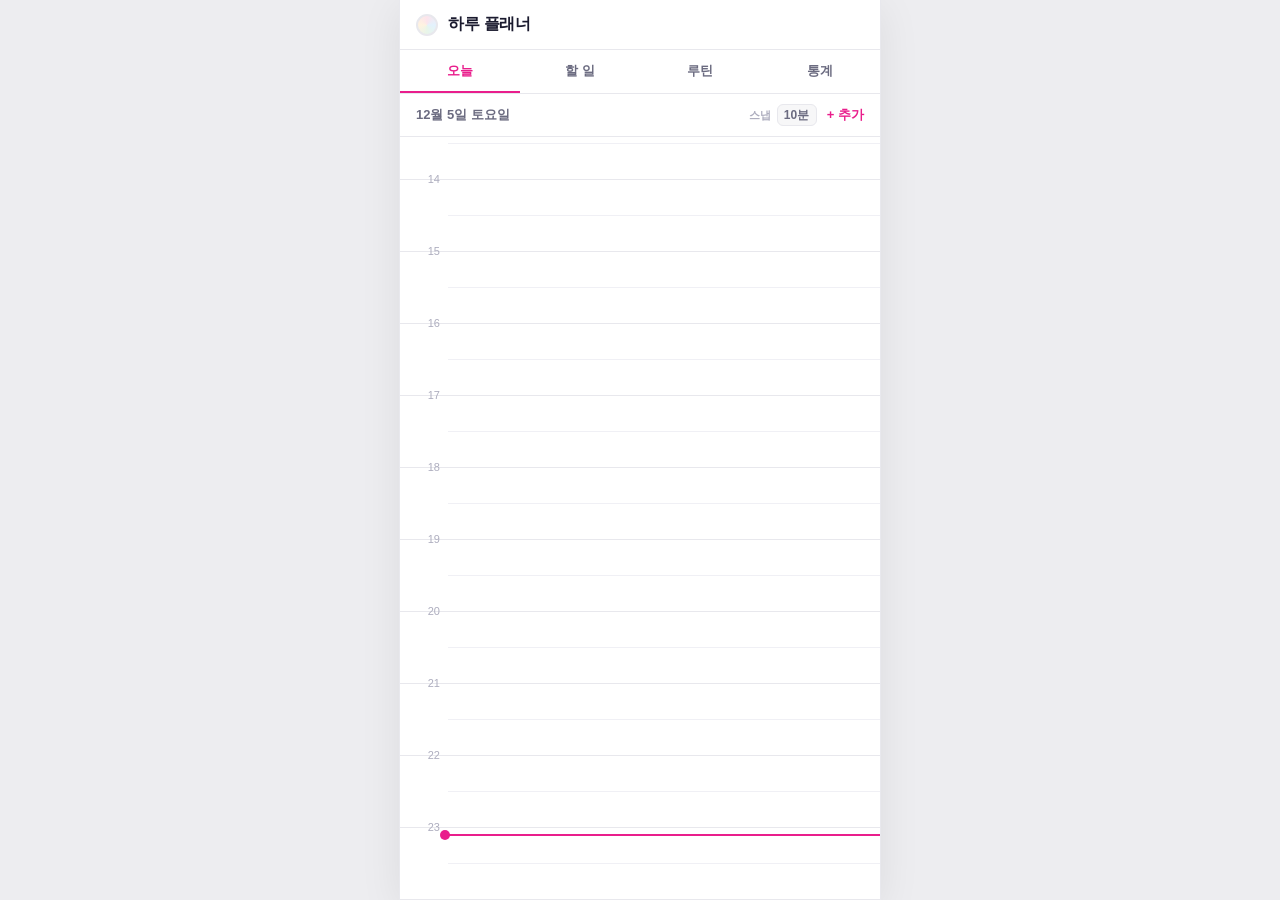
==== commit cf1c8026: "UI: constrain app to 480px centered column + drag-to-create time blocks Layout: - Wrap .app in max-w" ====
--- a/index.html
+++ b/index.html
@@ -33,7 +33,18 @@
       <div class="tl-page">
         <div class="tl-topbar">
           <div class="tl-date-label" id="tlDate"></div>
-          <button class="btn-ghost" id="addBlockBtn">+ 블록 추가</button>
+          <div class="tl-topbar-right">
+            <div class="snap-control">
+              <span class="snap-label">스냅</span>
+              <select id="snapSelect" class="snap-select">
+                <option value="5">5분</option>
+                <option value="10" selected>10분</option>
+                <option value="15">15분</option>
+                <option value="30">30분</option>
+              </select>
+            </div>
+            <button class="btn-ghost" id="addBlockBtn">+ 추가</button>
+          </div>
         </div>
         <div class="tl-layout">
           <div class="tl-scroll" id="tlScroll">
--- a/Style.css
+++ b/Style.css
@@ -35,6 +35,20 @@
   -webkit-font-smoothing: antialiased;
 }
 
+/* ── App container: centered column ── */
+.app {
+  max-width: 480px;
+  margin: 0 auto;
+  min-height: 100vh;
+  background: var(--surface);
+  position: relative;
+}
+
+@media (min-width: 481px) {
+  body { background: #EDEDF0; }
+  .app { box-shadow: 0 0 0 1px var(--border), 0 8px 40px rgba(0,0,0,0.08); }
+}
+
 /* ── Header ── */
 .header {
   height: var(--header-h);
@@ -46,6 +60,8 @@
   position: sticky;
   top: 0;
   z-index: 200;
+  /* keeps header within .app column */
+  width: 100%;
 }
 
 .header-brand { display: flex; align-items: center; gap: 10px; }
@@ -115,11 +131,46 @@
   display: flex;
   align-items: center;
   justify-content: space-between;
-  padding: 10px 16px;
+  padding: 8px 16px;
   background: var(--surface);
   border-bottom: 1px solid var(--border);
   flex-shrink: 0;
-}
+  gap: 8px;
+}
+
+.tl-topbar-right {
+  display: flex;
+  align-items: center;
+  gap: 10px;
+}
+
+.snap-control {
+  display: flex;
+  align-items: center;
+  gap: 5px;
+}
+
+.snap-label {
+  font-size: 11px;
+  font-weight: 600;
+  color: var(--text-3);
+  letter-spacing: 0.3px;
+}
+
+.snap-select {
+  font-family: inherit;
+  font-size: 12px;
+  font-weight: 600;
+  color: var(--text-2);
+  background: var(--bg);
+  border: 1.5px solid var(--border);
+  border-radius: var(--radius-sm);
+  padding: 3px 6px;
+  cursor: pointer;
+  appearance: none;
+  -webkit-appearance: none;
+}
+.snap-select:focus { outline: none; border-color: var(--accent); }
 
 .tl-date-label {
   font-size: 13px;
@@ -291,6 +342,27 @@
 .tl-block-todo.done .tl-check {
   background: var(--text-3);
   border-color: var(--text-3);
+}
+
+/* Drag preview block */
+.tl-block-preview {
+  position: absolute;
+  left: 6px;
+  right: 6px;
+  background: rgba(233, 30, 140, 0.08);
+  border: 2px dashed var(--accent);
+  border-left: 4px solid var(--accent);
+  border-radius: var(--radius);
+  display: flex;
+  align-items: center;
+  justify-content: center;
+  font-size: 11px;
+  font-weight: 700;
+  color: var(--accent);
+  pointer-events: none;
+  z-index: 9;
+  user-select: none;
+  min-height: 24px;
 }
 
 /* ════════════════════════════════════════════════════════
@@ -866,7 +938,11 @@
 
   .tab-bar {
     position: fixed;
-    bottom: 0; left: 0; right: 0;
+    bottom: 0;
+    /* center within the app max-width */
+    left: 50%;
+    transform: translateX(-50%);
+    width: min(480px, 100%);
     top: auto;
     border-top: 1px solid var(--border);
     border-bottom: none;
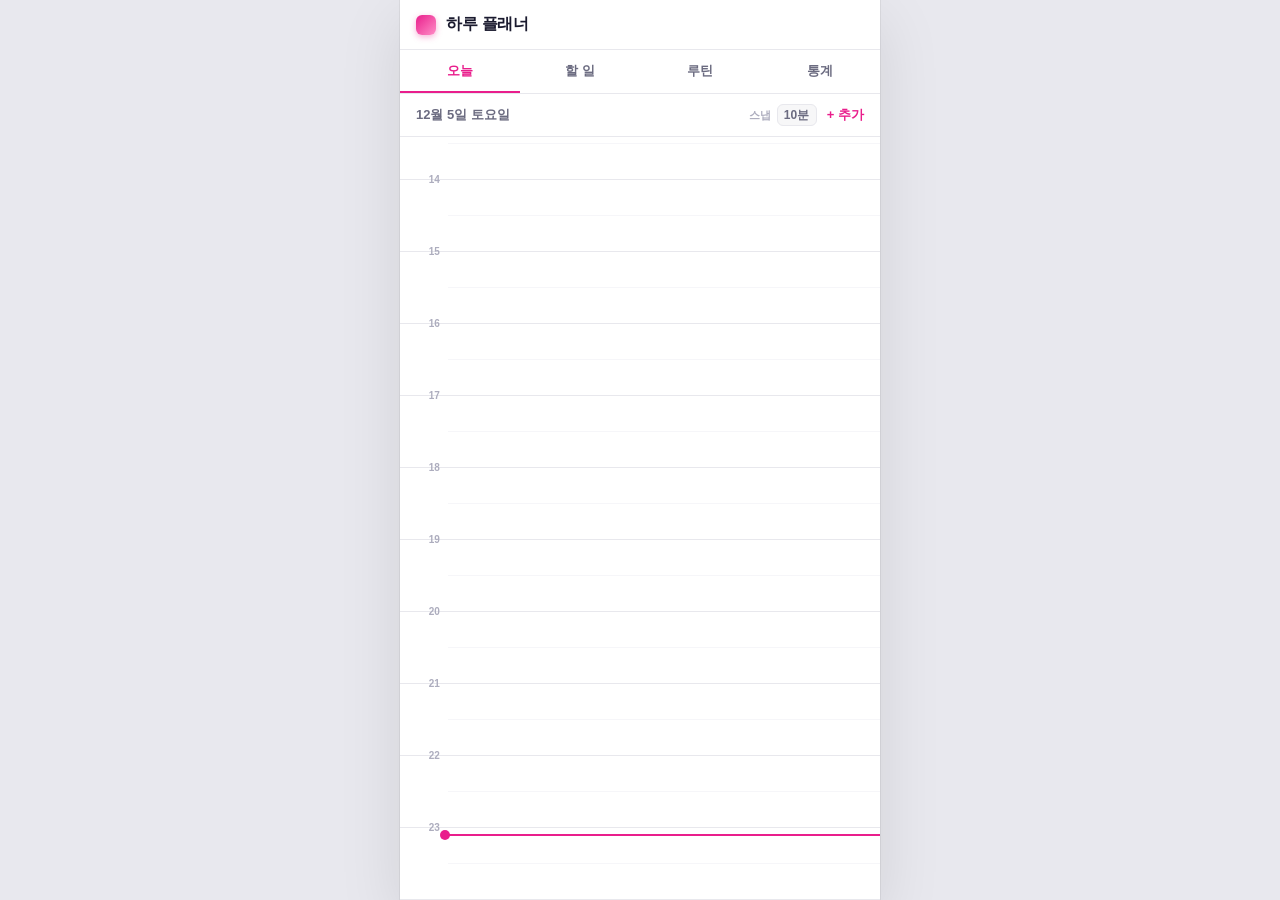
==== commit 84e8a7c5: "UX: quick-name popup after drag, dblclick for full editor, visual polish Drag creates block immediat" ====
--- a/index.html
+++ b/index.html
@@ -55,7 +55,23 @@
         </div>
       </div>
 
-      <!-- Block editor sheet -->
+      <!-- Quick-add popup (after drag / click) -->
+      <div id="quickPopup" class="quick-popup hidden">
+        <div class="qp-header">
+          <span class="qp-color-dot" id="qpColorDot"></span>
+          <span class="qp-time" id="qpTime"></span>
+        </div>
+        <input id="qpInput" class="qp-input" placeholder="블록 이름...">
+        <div class="qp-actions">
+          <button class="qp-detail" id="qpDetail">상세 편집</button>
+          <div class="qp-right">
+            <button class="qp-cancel" id="qpCancel">취소</button>
+            <button class="qp-save" id="qpSave">저장</button>
+          </div>
+        </div>
+      </div>
+
+      <!-- Full block editor sheet (double-click) -->
       <div id="blockSheet" class="sheet hidden">
         <div class="sheet-backdrop" id="blockBackdrop"></div>
         <div class="sheet-panel">
--- a/Style.css
+++ b/Style.css
@@ -45,8 +45,12 @@
 }
 
 @media (min-width: 481px) {
-  body { background: #EDEDF0; }
-  .app { box-shadow: 0 0 0 1px var(--border), 0 8px 40px rgba(0,0,0,0.08); }
+  body { background: #E8E8EE; }
+  .app {
+    box-shadow:
+      0 0 0 1px rgba(0,0,0,0.06),
+      0 20px 60px rgba(0,0,0,0.1);
+  }
 }
 
 /* ── Header ── */
@@ -67,11 +71,11 @@
 .header-brand { display: flex; align-items: center; gap: 10px; }
 
 .logo-mark {
-  width: 22px;
-  height: 22px;
-  border-radius: 50%;
-  background: conic-gradient(#FCE4EC, #E3F2FD, #E8F5E9, #FFF3E0, #FCE4EC);
-  border: 2px solid var(--border);
+  width: 20px;
+  height: 20px;
+  border-radius: 6px;
+  background: linear-gradient(135deg, var(--accent) 0%, #FF8DC7 100%);
+  box-shadow: 0 2px 6px rgba(233,30,140,0.35);
 }
 
 .header-title {
@@ -213,6 +217,7 @@
   height: 1px;
   background: var(--border-2);
   pointer-events: none;
+  opacity: 0.6;
 }
 
 .tl-hour-label {
@@ -220,12 +225,13 @@
   left: -44px;
   width: 36px;
   text-align: right;
-  font-size: 11px;
-  font-weight: 500;
+  font-size: 10px;
+  font-weight: 600;
   color: var(--text-3);
   transform: translateY(-50%);
   pointer-events: none;
   font-variant-numeric: tabular-nums;
+  letter-spacing: 0.1px;
 }
 
 /* Current time line */
@@ -252,23 +258,24 @@
 /* Time Block */
 .tl-block {
   position: absolute;
-  left: 6px;
-  right: 6px;
-  border-radius: var(--radius);
-  border-left: 4px solid transparent;
+  left: 8px;
+  right: 8px;
+  border-radius: 8px;
+  border-left: 3px solid transparent;
   overflow: hidden;
   cursor: pointer;
-  transition: box-shadow 0.15s, transform 0.1s;
+  transition: box-shadow 0.15s, transform 0.12s;
   z-index: 5;
+  box-shadow: 0 1px 3px rgba(0,0,0,0.06);
 }
 
 .tl-block:hover {
-  box-shadow: var(--shadow-md);
-  transform: translateX(1px);
+  box-shadow: 0 4px 16px rgba(0,0,0,0.12);
+  transform: translateX(1px) translateY(-1px);
 }
 
 .tl-block-content {
-  padding: 6px 8px;
+  padding: 5px 8px 5px 7px;
   height: 100%;
   overflow: hidden;
 }
@@ -281,18 +288,19 @@
 }
 
 .tl-block-label {
-  font-size: 13px;
+  font-size: 12px;
   font-weight: 700;
   color: var(--text);
   white-space: nowrap;
   overflow: hidden;
   text-overflow: ellipsis;
   flex-shrink: 1;
+  letter-spacing: -0.1px;
 }
 
 .tl-block-time {
-  font-size: 11px;
-  color: var(--text-2);
+  font-size: 10px;
+  color: var(--text-3);
   white-space: nowrap;
   flex-shrink: 0;
   font-variant-numeric: tabular-nums;
@@ -343,6 +351,104 @@
   background: var(--text-3);
   border-color: var(--text-3);
 }
+
+/* ── Quick popup ── */
+.quick-popup {
+  position: fixed;
+  left: 50%;
+  transform: translateX(-50%) scale(0.96);
+  width: min(300px, calc(100vw - 32px));
+  background: var(--surface);
+  border-radius: 14px;
+  box-shadow: 0 12px 40px rgba(0,0,0,0.18), 0 2px 8px rgba(0,0,0,0.08);
+  z-index: 600;
+  opacity: 0;
+  transition: opacity 0.15s ease, transform 0.15s ease;
+  overflow: hidden;
+}
+.quick-popup.visible {
+  opacity: 1;
+  transform: translateX(-50%) scale(1);
+}
+.quick-popup.hidden { display: none; }
+
+.qp-header {
+  display: flex;
+  align-items: center;
+  gap: 8px;
+  padding: 10px 14px 8px;
+}
+.qp-color-dot {
+  width: 9px;
+  height: 9px;
+  border-radius: 50%;
+  flex-shrink: 0;
+}
+.qp-time {
+  font-size: 12px;
+  font-weight: 600;
+  color: var(--text-2);
+  font-variant-numeric: tabular-nums;
+}
+.qp-input {
+  display: block;
+  width: 100%;
+  border: none;
+  border-top: 1px solid var(--border);
+  padding: 10px 14px;
+  font-family: inherit;
+  font-size: 15px;
+  font-weight: 500;
+  color: var(--text);
+  background: var(--surface);
+  outline: none;
+}
+.qp-input::placeholder { color: var(--text-3); font-weight: 400; }
+.qp-actions {
+  display: flex;
+  align-items: center;
+  justify-content: space-between;
+  padding: 8px 14px;
+  border-top: 1px solid var(--border);
+  gap: 6px;
+}
+.qp-right { display: flex; gap: 6px; }
+.qp-detail {
+  background: none;
+  border: none;
+  font-family: inherit;
+  font-size: 12px;
+  font-weight: 600;
+  color: var(--text-3);
+  cursor: pointer;
+  padding: 4px 0;
+  transition: color 0.15s;
+}
+.qp-detail:hover { color: var(--accent); }
+.qp-cancel {
+  background: none;
+  border: 1.5px solid var(--border);
+  border-radius: var(--radius-sm);
+  font-family: inherit;
+  font-size: 12px;
+  font-weight: 600;
+  color: var(--text-2);
+  padding: 5px 10px;
+  cursor: pointer;
+}
+.qp-save {
+  background: var(--accent);
+  border: none;
+  border-radius: var(--radius-sm);
+  font-family: inherit;
+  font-size: 12px;
+  font-weight: 700;
+  color: #fff;
+  padding: 5px 14px;
+  cursor: pointer;
+  transition: background 0.15s;
+}
+.qp-save:hover { background: var(--accent-dark); }
 
 /* Drag preview block */
 .tl-block-preview {
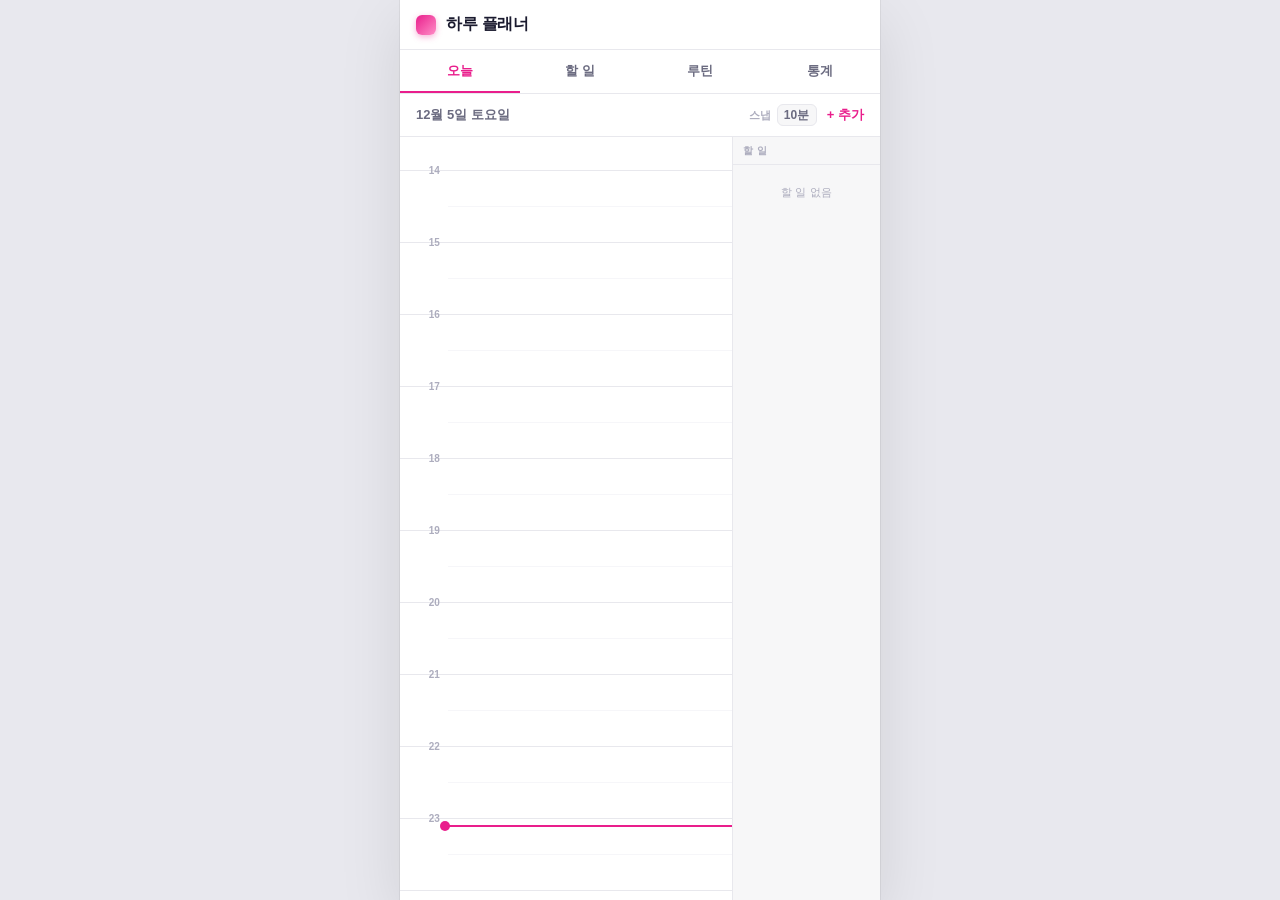
==== commit 1cdc1446: "Fix hour label clipping and add two-panel layout with todo sidebar - Add TL_PAD_TOP=14 offset so 00:" ====
--- a/index.html
+++ b/index.html
@@ -46,11 +46,18 @@
             <button class="btn-ghost" id="addBlockBtn">+ 추가</button>
           </div>
         </div>
-        <div class="tl-layout">
-          <div class="tl-scroll" id="tlScroll">
-            <div class="tl-inner" id="tlInner">
-              <!-- JS renders hour lines, labels, blocks, now-line -->
-            </div>
+        <div class="tl-two-panel">
+          <div class="tl-main">
+            <div class="tl-scroll" id="tlScroll">
+              <div class="tl-inner" id="tlInner">
+                <!-- JS renders hour lines, labels, blocks, now-line -->
+              </div>
+            </div>
+          </div>
+          <div class="tl-side">
+            <div class="tl-side-header">할 일</div>
+            <div id="tlAssignHint" class="tl-assign-hint hidden">블록을 눌러 배치</div>
+            <div id="tlTodoList" class="tl-side-list"></div>
           </div>
         </div>
       </div>
--- a/Style.css
+++ b/Style.css
@@ -182,9 +182,16 @@
   color: var(--text-2);
 }
 
-.tl-layout {
+.tl-two-panel {
+  flex: 1;
+  display: flex;
+  overflow: hidden;
+}
+
+.tl-main {
   flex: 1;
   overflow: hidden;
+  min-width: 0;
   position: relative;
 }
 
@@ -194,10 +201,114 @@
   position: relative;
 }
 
+.tl-side {
+  width: 148px;
+  flex-shrink: 0;
+  border-left: 1px solid var(--border);
+  display: flex;
+  flex-direction: column;
+  overflow: hidden;
+  background: var(--bg);
+}
+
+.tl-side-header {
+  padding: 7px 10px 6px;
+  border-bottom: 1px solid var(--border);
+  font-size: 10px;
+  font-weight: 700;
+  color: var(--text-3);
+  text-transform: uppercase;
+  letter-spacing: 0.6px;
+  flex-shrink: 0;
+}
+
+.tl-assign-hint {
+  padding: 5px 10px;
+  font-size: 10px;
+  font-weight: 600;
+  color: var(--accent);
+  background: var(--accent-dim);
+  text-align: center;
+  border-bottom: 1px solid var(--border);
+  flex-shrink: 0;
+}
+.tl-assign-hint.hidden { display: none; }
+
+.tl-side-list {
+  flex: 1;
+  overflow-y: auto;
+}
+
+.tl-side-todo {
+  display: flex;
+  align-items: flex-start;
+  gap: 5px;
+  padding: 6px 8px;
+  cursor: pointer;
+  border-left: 2px solid transparent;
+  border-bottom: 1px solid var(--border-2);
+  transition: background 0.1s;
+}
+.tl-side-todo:last-child { border-bottom: none; }
+.tl-side-todo[data-priority="high"]   { border-left-color: var(--pri-high); }
+.tl-side-todo[data-priority="medium"] { border-left-color: var(--pri-med); }
+.tl-side-todo[data-priority="low"]    { border-left-color: var(--pri-low); }
+.tl-side-todo:hover  { background: rgba(233,30,140,0.04); }
+.tl-side-todo.pending { background: rgba(233,30,140,0.09); }
+.tl-side-todo.done .tl-side-todo-text {
+  text-decoration: line-through;
+  color: var(--text-3);
+}
+
+.tl-side-check {
+  width: 13px;
+  height: 13px;
+  border-radius: 50%;
+  border: 1.5px solid var(--border);
+  flex-shrink: 0;
+  margin-top: 1px;
+  background: transparent;
+  transition: all 0.15s;
+  cursor: pointer;
+}
+.tl-side-check.checked {
+  background: var(--accent);
+  border-color: var(--accent);
+}
+.tl-side-check:hover { border-color: var(--accent); }
+
+.tl-side-todo-text {
+  flex: 1;
+  font-size: 11px;
+  color: var(--text);
+  line-height: 1.4;
+  word-break: break-all;
+  min-width: 0;
+}
+
+.tl-side-assigned {
+  font-size: 9px;
+  font-weight: 700;
+  padding: 1px 5px;
+  border-radius: 8px;
+  white-space: nowrap;
+  overflow: hidden;
+  text-overflow: ellipsis;
+  max-width: 52px;
+  flex-shrink: 0;
+}
+
+.tl-side-empty {
+  font-size: 11px;
+  color: var(--text-3);
+  text-align: center;
+  padding: 20px 8px;
+}
+
 .tl-inner {
   position: relative;
   margin-left: 48px;
-  min-height: 1728px; /* 24h * 60 * 1.2 */
+  min-height: calc(1728px + 24px);
 }
 
 /* Hour grid */
